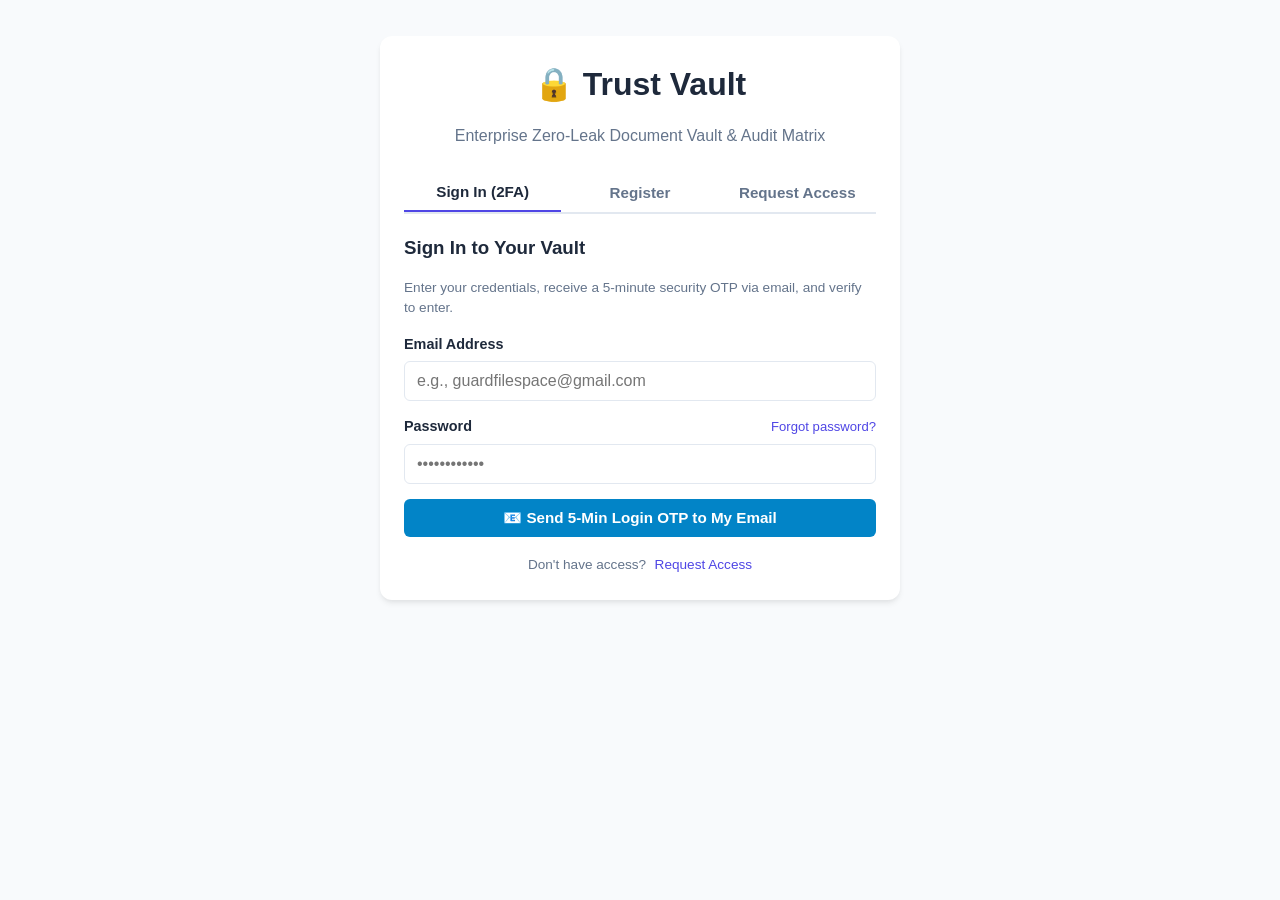
==== frontend/index.html @ ac9c98d5 "refactor(auth): set guardfilespace@gmail.com as primary admin, remove 4th tab and integrate forgot p" ====
<!DOCTYPE html>
<html lang="en">
<head>
    <meta charset="UTF-8">
    <meta name="viewport" content="width=device-width, initial-scale=1.0">
    <title>Trust Vault - Enterprise Authentication</title>
    <link rel="stylesheet" href="style.css">
</head>
<body>
    <div class="container" style="max-width: 520px;">
        <h1 style="text-align: center;">🔒 Trust Vault</h1>
        <p style="text-align: center; color: var(--text-muted); margin-bottom: 25px;">Enterprise Zero-Leak Document Vault & Audit Matrix</p>

        <div id="alertBox"></div>

        <!-- TABS -->
        <div class="tab-bar-scrollable" style="display: flex; margin-bottom: 20px; border-bottom: 2px solid var(--border-color);">
            <button onclick="switchTab('login')" id="tabLogin" style="flex: 1; background: none; color: var(--text-main); border-bottom: 2px solid var(--primary); border-radius: 0;">Sign In (2FA)</button>
            <button onclick="switchTab('register')" id="tabRegister" style="flex: 1; background: none; color: var(--text-muted); border-radius: 0;">Register</button>
            <button onclick="switchTab('request')" id="tabRequest" style="flex: 1; background: none; color: var(--text-muted); border-radius: 0;">Request Access</button>
        </div>

        <!-- 1. LOGIN FORM WITH 2FA OTP -->
        <div id="formLogin">
            <h3>Sign In to Your Vault</h3>
            <p style="font-size: 0.85rem; color: var(--text-muted); margin-bottom: 15px;">Enter your credentials, receive a 5-minute security OTP via email, and verify to enter.</p>
            
            <div class="form-group">
                <label>Email Address</label>
                <input type="email" id="loginEmail" placeholder="e.g., guardfilespace@gmail.com">
            </div>
            <div class="form-group">
                <div style="display: flex; justify-content: space-between; align-items: center;">
                    <label style="margin-bottom: 0;">Password</label>
                    <a href="javascript:void(0)" onclick="switchTab('forgot')" style="font-size: 0.82rem; color: var(--primary); font-weight: 500; text-decoration: none;">Forgot password?</a>
                </div>
                <input type="password" id="loginPassword" placeholder="••••••••••••" style="margin-top: 6px;">
            </div>

            <!-- STEP 1: REQUEST OTP BUTTON -->
            <div id="loginOtpRequestSection" style="margin-bottom: 15px;">
                <button type="button" id="btnRequestLoginOtp" onclick="handleSendLoginOtp()" style="width: 100%; background: #0284c7;">
                    📧 Send 5-Min Login OTP to My Email
                </button>
            </div>

            <!-- STEP 2: OTP INPUT -->
            <div id="loginOtpInputSection" style="display: none; background: #f8fafc; padding: 15px; border-radius: 8px; border: 1px dashed var(--primary); margin-bottom: 15px;">
                <label style="color: var(--primary);">Enter 6-Digit Email OTP (Valid for 5 Min)</label>
                <input type="text" id="loginOtp" placeholder="123456" maxlength="6" style="font-size: 1.2rem; letter-spacing: 4px; text-align: center; font-weight: bold; margin-bottom: 10px;">
                <button type="button" onclick="handleLogin()" style="width: 100%;">Verify OTP & Complete Sign In</button>
                <p style="font-size: 0.78rem; text-align: center; color: var(--text-muted); margin-top: 8px;">
                    Didn't receive it? <a href="javascript:void(0)" onclick="handleSendLoginOtp()" style="color: var(--primary); text-decoration: underline;">Resend OTP</a>
                </p>
            </div>

            <div style="text-align: center; margin-top: 15px;">
                <span style="font-size: 0.85rem; color: var(--text-muted);">Don't have access?</span>
                <a href="javascript:void(0)" onclick="switchTab('request')" style="font-size: 0.85rem; color: var(--primary); text-decoration: none; margin-left: 4px;">Request Access</a>
            </div>
        </div>

        <!-- 2. REGISTER FORM -->
        <div id="formRegister" style="display: none;">
            <h3>Create Account (Approved Whitelist Only)</h3>
            <p style="font-size: 0.85rem; color: var(--text-muted); margin-bottom: 15px;">Use the confidential secure code dispatched to your email after admin approval.</p>
            <div class="form-group">
                <label>Approved Email</label>
                <input type="email" id="regEmail" placeholder="Your approved email">
            </div>
            <div class="form-group">
                <label>Secure Registration Code</label>
                <input type="text" id="regCode" placeholder="e.g., TV-A1B2C3">
            </div>
            <div class="form-group">
                <label>Set Password</label>
                <input type="password" id="regPassword" placeholder="Choose a strong password (min 6 chars)">
            </div>
            <button onclick="handleRegister()" style="width: 100%;">Create Account</button>
        </div>

        <!-- 3. REQUEST ACCESS FORM -->
        <div id="formRequest" style="display: none;">
            <h3>Request Whitelist Entry</h3>
            <p style="font-size: 0.85rem; color: var(--text-muted); margin-bottom: 15px;">New users must submit their email for administrator authorization. Upon approval, your registration security code will be sent to your email.</p>
            <div class="form-group">
                <label>Your Email Address</label>
                <input type="email" id="reqEmail" placeholder="name@company.com">
            </div>
            <button onclick="handleRequestAccess()" style="width: 100%;">Submit Request</button>
        </div>

        <!-- 4. FORGOT PASSWORD WITH 5-MIN OTP -->
        <div id="formForgot" style="display: none;">
            <div style="display: flex; justify-content: space-between; align-items: center; margin-bottom: 15px;">
                <h3 style="margin: 0;">Reset Forgotten Password</h3>
                <a href="javascript:void(0)" onclick="switchTab('login')" style="font-size: 0.85rem; color: var(--primary); text-decoration: none;">← Back to Sign In</a>
            </div>
            <p style="font-size: 0.85rem; color: var(--text-muted); margin-bottom: 15px;">Enter your registered email to receive a 5-minute one-time verification password reset code.</p>

            <div id="forgotStep1">
                <div class="form-group">
                    <label>Registered Email Address</label>
                    <input type="email" id="forgotEmail" placeholder="name@example.com">
                </div>
                <button type="button" id="btnSendForgotOtp" onclick="handleSendForgotOtp()" style="width: 100%;">Send Password Reset OTP</button>
            </div>

            <div id="forgotStep2" style="display: none; margin-top: 15px; background: #f8fafc; padding: 15px; border-radius: 8px; border: 1px solid var(--border-color);">
                <div class="form-group">
                    <label>6-Digit Reset Code (From Email)</label>
                    <input type="text" id="resetOtp" placeholder="123456" maxlength="6" style="font-size: 1.1rem; letter-spacing: 3px; text-align: center; font-weight: bold;">
                </div>
                <div class="form-group">
                    <label>New Password (min 6 chars)</label>
                    <input type="password" id="newPassword" placeholder="••••••••••••">
                </div>
                <button type="button" onclick="handleResetPassword()" style="width: 100%; background: #22c55e;">Change Password</button>
            </div>
        </div>

    </div>

    <!-- GLOBAL CONFIRMATION / NOTICE MODAL -->
    <div id="appModal" class="custom-modal-backdrop" style="display: none;">
        <div class="custom-modal-box">
            <h3 id="appModalTitle" style="margin-bottom: 12px;">Notice</h3>
            <p id="appModalMessage" style="color: var(--text-muted); margin-bottom: 20px; line-height: 1.5;"></p>
            <div id="appModalButtons" style="display: flex; gap: 10px; justify-content: center;">
                <button id="appModalOkBtn" onclick="closeAppModal()">OK</button>
            </div>
        </div>
    </div>

    <script src="script.js"></script>
</body>
</html>
---- frontend/style.css ----
:root {
    --primary: #4f46e5;
    --primary-hover: #4338ca;
    --bg-color: #f8fafc;
    --card-bg: #ffffff;
    --text-main: #1e293b;
    --text-muted: #64748b;
    --border-color: #e2e8f0;
    --danger: #ef4444;
    --success: #22c55e;
}

* {
    box-sizing: border-box;
    margin: 0;
    padding: 0;
    font-family: -apple-system, BlinkMacSystemFont, 'Segoe UI', Roboto, Helvetica, Arial, sans-serif;
}

body {
    background-color: var(--bg-color);
    color: var(--text-main);
    line-height: 1.5;
    padding: 16px;
    min-height: 100vh;
}

.container {
    max-width: 1100px;
    margin: 20px auto;
    background: var(--card-bg);
    padding: 24px;
    border-radius: 12px;
    box-shadow: 0 4px 6px -1px rgba(0, 0, 0, 0.08), 0 2px 4px -1px rgba(0, 0, 0, 0.04);
}

h1, h2, h3 {
    margin-bottom: 16px;
    color: var(--text-main);
    word-break: break-word;
}

.form-group {
    margin-bottom: 15px;
}

label {
    display: block;
    font-weight: 600;
    margin-bottom: 6px;
    font-size: 0.9rem;
}

input, select {
    width: 100%;
    padding: 10px 12px;
    border: 1px solid var(--border-color);
    border-radius: 6px;
    font-size: 1rem;
    outline: none;
    transition: border-color 0.2s, box-shadow 0.2s;
}

input:focus {
    border-color: var(--primary);
    box-shadow: 0 0 0 3px rgba(79, 70, 229, 0.15);
}

button {
    background-color: var(--primary);
    color: white;
    border: none;
    padding: 10px 16px;
    border-radius: 6px;
    font-size: 0.95rem;
    font-weight: 600;
    cursor: pointer;
    transition: background-color 0.2s, transform 0.05s;
    display: inline-flex;
    align-items: center;
    justify-content: center;
    gap: 6px;
}

button:active {
    transform: scale(0.98);
}

button:hover {
    background-color: var(--primary-hover);
}

button.danger {
    background-color: var(--danger);
}
button.danger:hover {
    background-color: #dc2626;
}

.btn-secondary {
    background-color: #64748b;
}
.btn-secondary:hover {
    background-color: #475569;
}

/* Responsive Table Wrapper */
.table-responsive {
    width: 100%;
    overflow-x: auto;
    -webkit-overflow-scrolling: touch;
    margin-top: 15px;
    border-radius: 8px;
    border: 1px solid var(--border-color);
}

table {
    width: 100%;
    border-collapse: collapse;
    min-width: 600px;
}

th, td {
    padding: 12px 14px;
    text-align: left;
    border-bottom: 1px solid var(--border-color);
    font-size: 0.92rem;
    white-space: nowrap;
}

th {
    background-color: #f1f5f9;
    font-weight: 600;
    color: #334155;
}

.badge {
    padding: 4px 8px;
    border-radius: 4px;
    font-size: 0.75rem;
    font-weight: 700;
    text-transform: uppercase;
    display: inline-block;
}
.badge.pending { background: #fef08a; color: #854d0e; }
.badge.approved { background: #bbf7d0; color: #166534; }
.badge.rejected { background: #fecaca; color: #991b1b; }
.badge.revoked { background: #e2e8f0; color: #475569; }

.card {
    background: #f8fafc;
    border: 1px solid var(--border-color);
    padding: 20px;
    border-radius: 8px;
    margin-bottom: 20px;
}

.flex-row {
    display: flex;
    gap: 10px;
    align-items: center;
    flex-wrap: wrap;
}

.nav-bar {
    display: flex;
    justify-content: space-between;
    align-items: center;
    margin-bottom: 25px;
    border-bottom: 1px solid var(--border-color);
    padding-bottom: 15px;
    flex-wrap: wrap;
    gap: 12px;
}

.alert {
    padding: 12px 16px;
    border-radius: 6px;
    margin-bottom: 16px;
    font-size: 0.92rem;
    line-height: 1.4;
    animation: fadeIn 0.2s ease-in-out;
}
.alert.success { background: #dcfce7; color: #166534; border-left: 4px solid #22c55e; }
.alert.error { background: #fee2e2; color: #991b1b; border-left: 4px solid #ef4444; }
.alert.info { background: #e0f2fe; color: #0369a1; border-left: 4px solid #0284c7; }

/* Custom Modal Dialogs (Download Warning, Logout Confirmation, Preview) */
.custom-modal-backdrop {
    position: fixed;
    top: 0;
    left: 0;
    right: 0;
    bottom: 0;
    background: rgba(15, 23, 42, 0.65);
    backdrop-filter: blur(4px);
    display: flex;
    align-items: center;
    justify-content: center;
    z-index: 99999;
    padding: 16px;
}

.custom-modal-box {
    background: #ffffff;
    border-radius: 12px;
    max-width: 480px;
    width: 100%;
    padding: 24px;
    box-shadow: 0 20px 25px -5px rgba(0, 0, 0, 0.2), 0 10px 10px -5px rgba(0, 0, 0, 0.08);
    text-align: center;
    animation: popIn 0.2s cubic-bezier(0.16, 1, 0.3, 1);
}

@keyframes popIn {
    0% { transform: scale(0.95); opacity: 0; }
    100% { transform: scale(1); opacity: 1; }
}

@keyframes fadeIn {
    0% { opacity: 0; transform: translateY(-4px); }
    100% { opacity: 1; transform: translateY(0); }
}

/* Mobile & Tablet Responsiveness */
@media (max-width: 768px) {
    body {
        padding: 8px;
    }
    .container {
        margin: 10px auto;
        padding: 16px;
    }
    .nav-bar {
        flex-direction: column;
        align-items: flex-start;
    }
    .nav-bar .flex-row {
        width: 100%;
        justify-content: flex-start;
    }
    .flex-row {
        flex-direction: column;
        align-items: stretch;
    }
    input, select, button {
        width: 100% !important;
    }
    .tab-bar-scrollable {
        display: flex;
        overflow-x: auto;
        white-space: nowrap;
        gap: 8px;
        padding-bottom: 6px;
    }
    .tab-bar-scrollable button {
        flex-shrink: 0;
        width: auto !important;
    }
}

/* Prevent printing or capturing via print media */
@media print {
    body * {
        visibility: hidden;
    }
    #previewModal, #previewModal * {
        visibility: hidden !important;
    }
    body::after {
        content: "Printing is strictly disabled in Trust Vault.";
        visibility: visible;
        position: absolute;
        top: 40%;
        left: 50%;
        transform: translate(-50%, -50%);
        font-size: 2rem;
        color: red;
    }
}
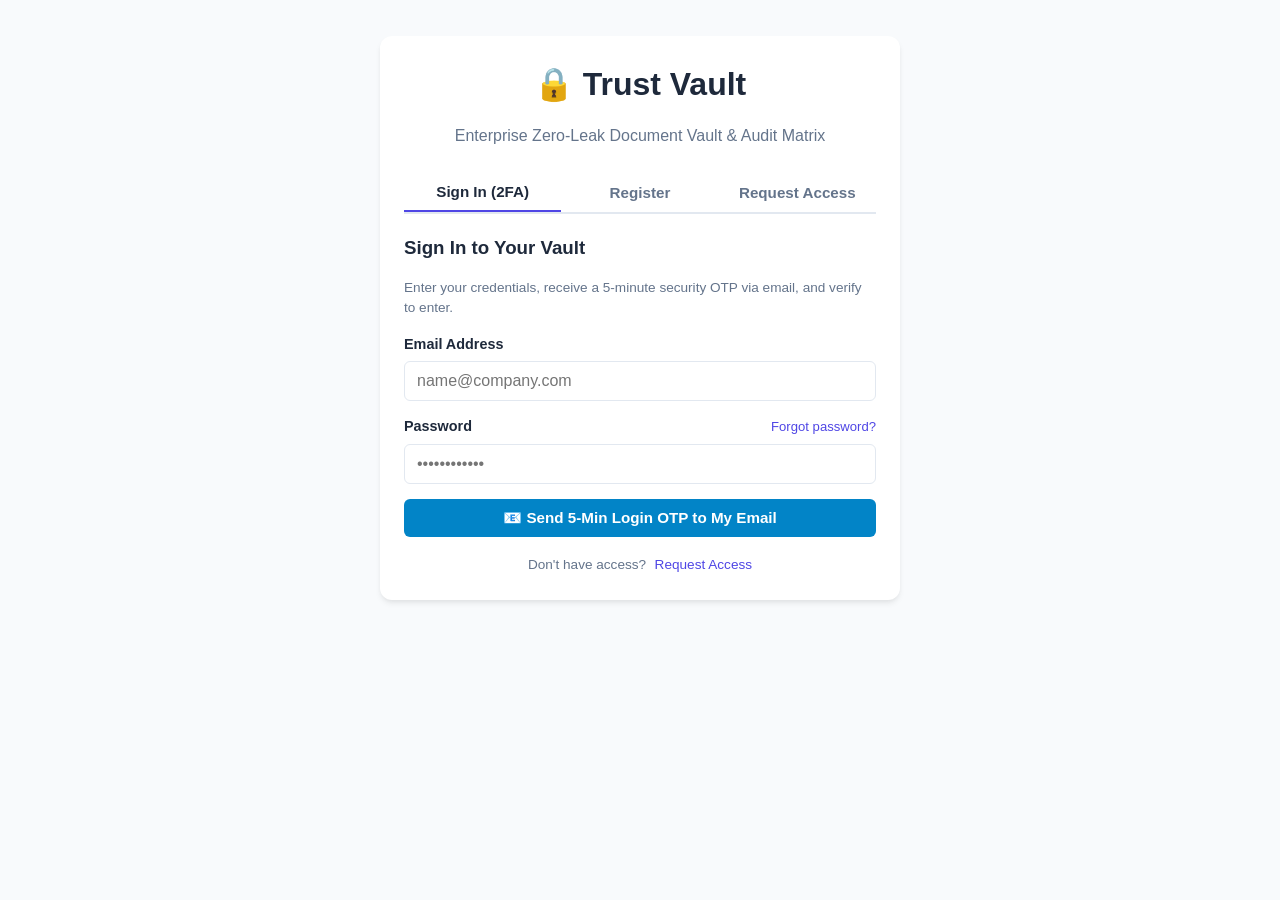
==== commit 2e5f23bb: "fix: sanitize email placeholder to generic standard and fix incoming requests endpoint to /api/docum" ====
--- a/frontend/index.html
+++ b/frontend/index.html
@@ -27,7 +27,7 @@
             
             <div class="form-group">
                 <label>Email Address</label>
-                <input type="email" id="loginEmail" placeholder="e.g., guardfilespace@gmail.com">
+                <input type="email" id="loginEmail" placeholder="name@company.com">
             </div>
             <div class="form-group">
                 <div style="display: flex; justify-content: space-between; align-items: center;">
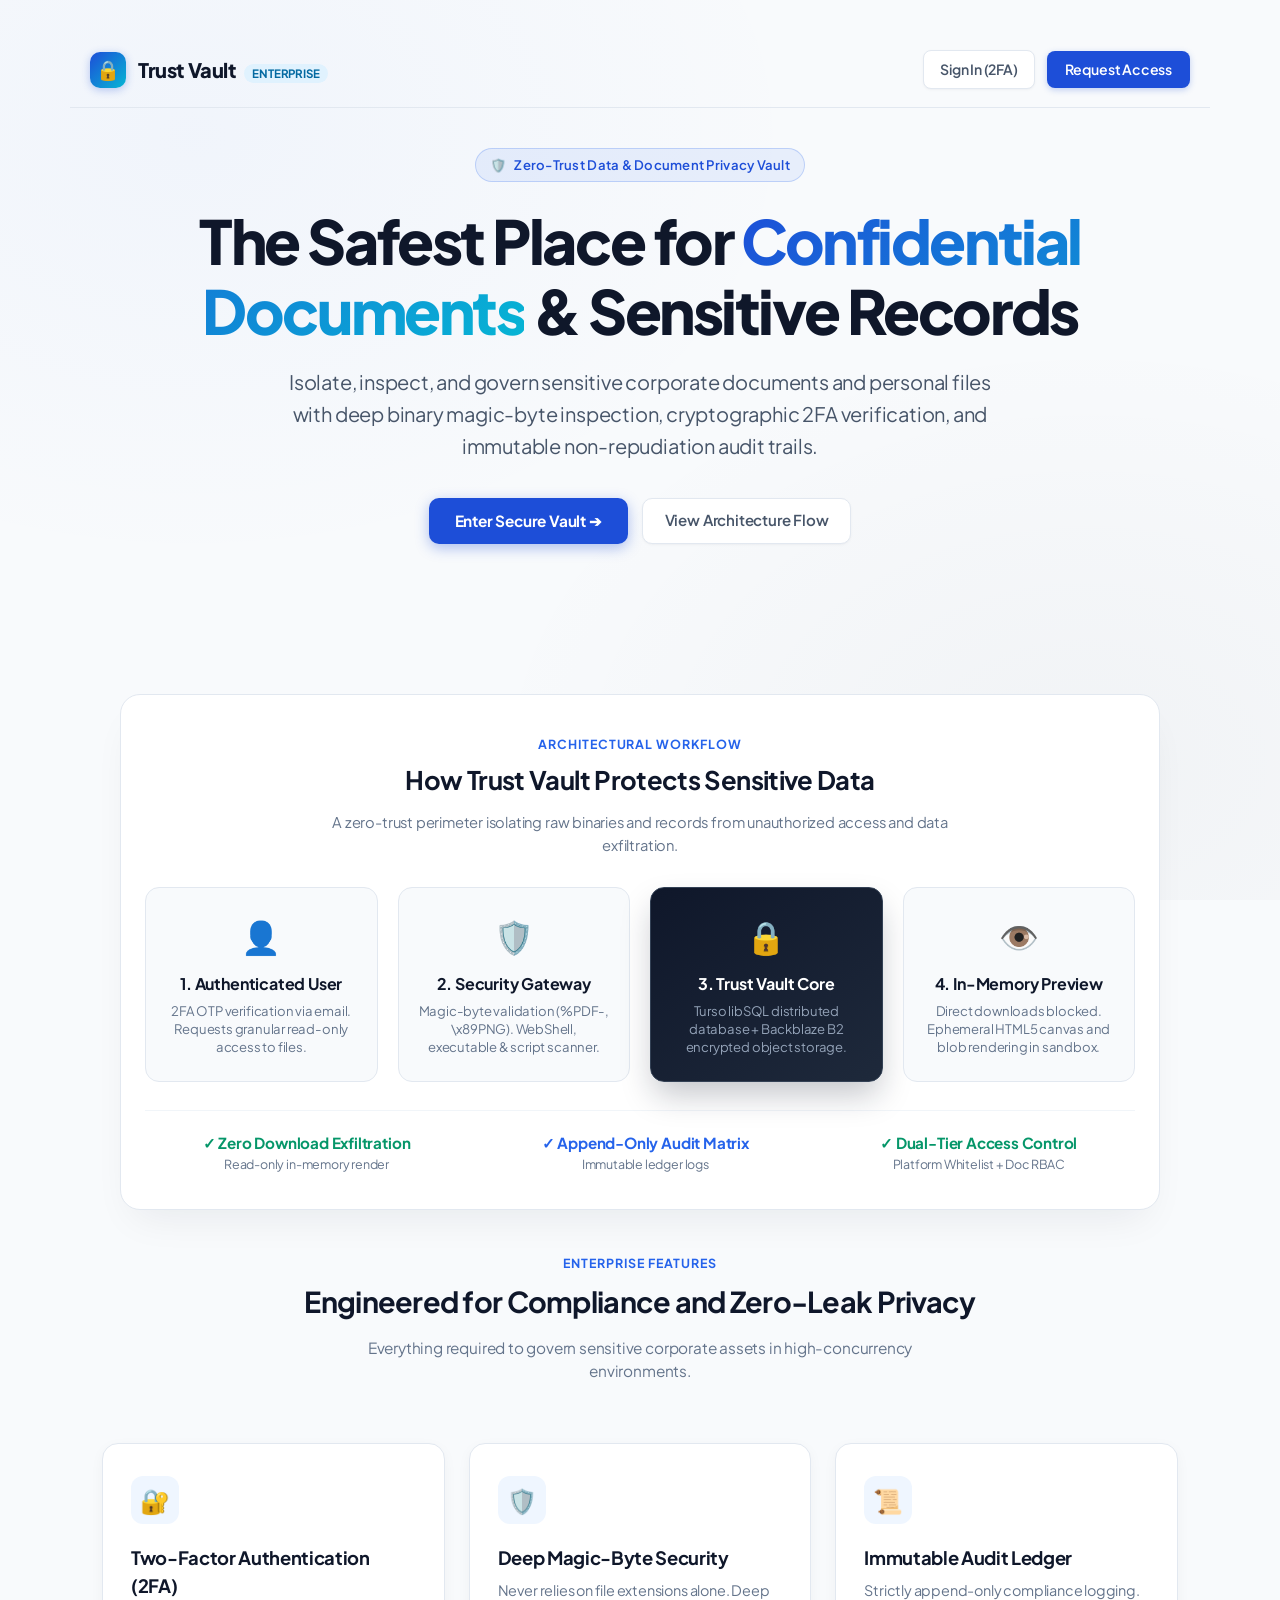
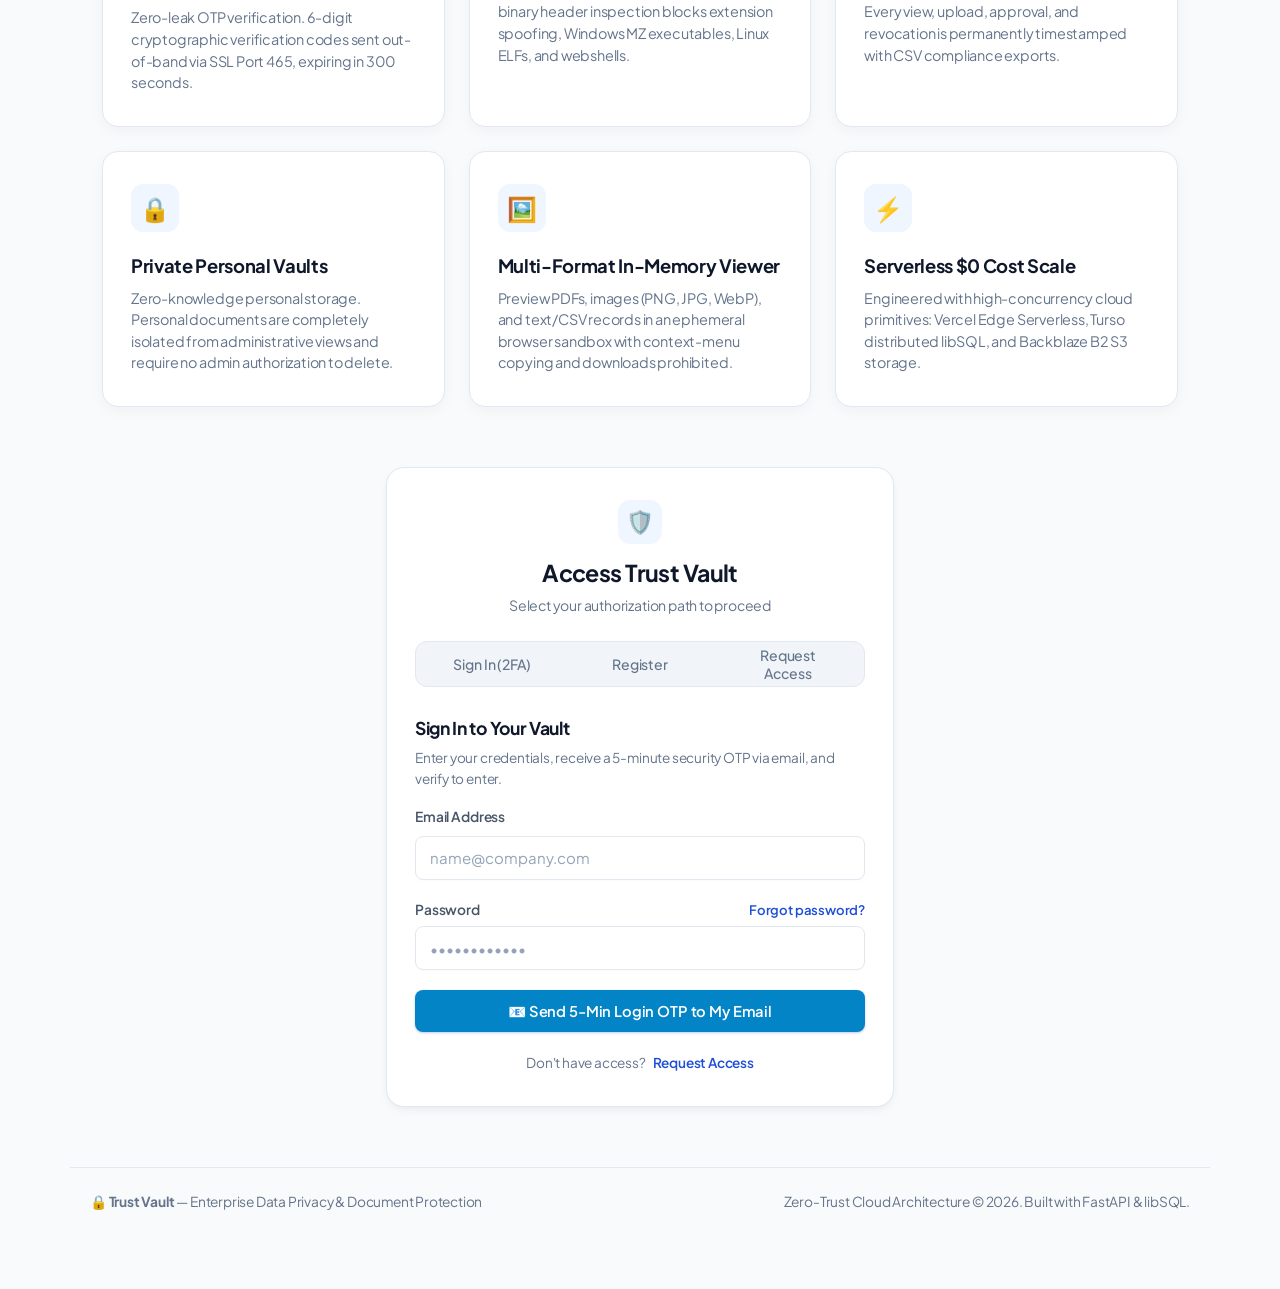
==== commit 396ccda2: "feat(ui): design Skyflow-inspired enterprise privacy vault landing page with visual architectural fl" ====
--- a/frontend/index.html
+++ b/frontend/index.html
@@ -3,123 +3,437 @@
 <head>
     <meta charset="UTF-8">
     <meta name="viewport" content="width=device-width, initial-scale=1.0">
-    <title>Trust Vault - Enterprise Authentication</title>
+    <title>Trust Vault — Zero-Trust Data & Document Privacy Vault</title>
     <link rel="stylesheet" href="style.css">
+    <style>
+        /* Skyflow-Inspired High-Tech Privacy Vault Theme */
+        .landing-hero {
+            max-width: 1200px;
+            margin: 0 auto;
+            padding: 40px 20px 60px 20px;
+            text-align: center;
+        }
+        .sky-badge {
+            display: inline-flex;
+            align-items: center;
+            gap: 8px;
+            padding: 6px 14px;
+            background: rgba(37, 99, 235, 0.08);
+            border: 1px solid rgba(37, 99, 235, 0.22);
+            border-radius: 9999px;
+            font-size: 0.82rem;
+            font-weight: 600;
+            color: #1d4ed8;
+            margin-bottom: 24px;
+            letter-spacing: 0.02em;
+        }
+        .sky-hero-title {
+            font-size: clamp(2.3rem, 5vw, 3.8rem);
+            font-weight: 800;
+            line-height: 1.15;
+            letter-spacing: -0.04em;
+            color: #0f172a;
+            max-width: 900px;
+            margin: 0 auto 20px auto;
+        }
+        .sky-hero-title span {
+            background: linear-gradient(135deg, #1d4ed8 0%, #06b6d4 100%);
+            -webkit-background-clip: text;
+            -webkit-text-fill-color: transparent;
+        }
+        .sky-hero-desc {
+            font-size: clamp(1.05rem, 2vw, 1.25rem);
+            color: #475569;
+            max-width: 720px;
+            margin: 0 auto 36px auto;
+            line-height: 1.6;
+        }
+        .sky-cta-group {
+            display: flex;
+            justify-content: center;
+            align-items: center;
+            gap: 14px;
+            flex-wrap: wrap;
+            margin-bottom: 50px;
+        }
+        
+        /* Architecture Flow Diagram Container */
+        .sky-architecture-card {
+            background: #ffffff;
+            border: 1px solid #e2e8f0;
+            border-radius: 20px;
+            padding: 36px 24px;
+            box-shadow: 0 20px 40px -15px rgba(15, 23, 42, 0.08);
+            margin: 40px auto;
+            max-width: 1040px;
+        }
+        
+        .flow-grid {
+            display: grid;
+            grid-template-columns: repeat(auto-fit, minmax(220px, 1fr));
+            gap: 20px;
+            align-items: center;
+            margin-top: 30px;
+            position: relative;
+        }
+
+        .flow-node {
+            background: #f8fafc;
+            border: 1px solid #e2e8f0;
+            border-radius: 14px;
+            padding: 24px 18px;
+            text-align: center;
+            transition: all 0.25s ease;
+            position: relative;
+        }
+        .flow-node:hover {
+            transform: translateY(-3px);
+            border-color: #2563eb;
+            box-shadow: 0 10px 25px -5px rgba(37, 99, 235, 0.12);
+        }
+        .flow-node-vault {
+            background: linear-gradient(145deg, #0f172a 0%, #1e293b 100%);
+            border: 1px solid #334155;
+            color: #ffffff;
+            box-shadow: 0 16px 32px -4px rgba(15, 23, 42, 0.25);
+        }
+        .flow-node-vault p {
+            color: #94a3b8;
+        }
+        .flow-node-icon {
+            font-size: 2rem;
+            margin-bottom: 12px;
+            display: inline-block;
+        }
+
+        /* Bento Grid Capabilities */
+        .bento-grid {
+            display: grid;
+            grid-template-columns: repeat(auto-fit, minmax(310px, 1fr));
+            gap: 24px;
+            max-width: 1140px;
+            margin: 60px auto;
+            padding: 0 16px;
+        }
+        .bento-card {
+            background: #ffffff;
+            border: 1px solid #e2e8f0;
+            border-radius: 16px;
+            padding: 32px 28px;
+            box-shadow: 0 4px 14px rgba(15, 23, 42, 0.04);
+            transition: all 0.25s ease;
+            text-align: left;
+        }
+        .bento-card:hover {
+            border-color: #cbd5e1;
+            box-shadow: 0 14px 28px -4px rgba(15, 23, 42, 0.08);
+            transform: translateY(-2px);
+        }
+        .bento-icon-wrapper {
+            width: 48px;
+            height: 48px;
+            border-radius: 12px;
+            display: flex;
+            align-items: center;
+            justify-content: center;
+            font-size: 1.5rem;
+            margin-bottom: 20px;
+            background: #eff6ff;
+            color: #1d4ed8;
+        }
+
+        /* Interactive Authentication Gateway Modal/Card */
+        #authPortalCard {
+            scroll-margin-top: 40px;
+        }
+    </style>
 </head>
 <body>
-    <div class="container" style="max-width: 520px;">
-        <h1 style="text-align: center;">🔒 Trust Vault</h1>
-        <p style="text-align: center; color: var(--text-muted); margin-bottom: 25px;">Enterprise Zero-Leak Document Vault & Audit Matrix</p>
-
-        <div id="alertBox"></div>
-
-        <!-- TABS -->
-        <div class="tab-bar-scrollable" style="display: flex; margin-bottom: 20px; border-bottom: 2px solid var(--border-color);">
-            <button onclick="switchTab('login')" id="tabLogin" style="flex: 1; background: none; color: var(--text-main); border-bottom: 2px solid var(--primary); border-radius: 0;">Sign In (2FA)</button>
-            <button onclick="switchTab('register')" id="tabRegister" style="flex: 1; background: none; color: var(--text-muted); border-radius: 0;">Register</button>
-            <button onclick="switchTab('request')" id="tabRequest" style="flex: 1; background: none; color: var(--text-muted); border-radius: 0;">Request Access</button>
-        </div>
-
-        <!-- 1. LOGIN FORM WITH 2FA OTP -->
-        <div id="formLogin">
-            <h3>Sign In to Your Vault</h3>
-            <p style="font-size: 0.85rem; color: var(--text-muted); margin-bottom: 15px;">Enter your credentials, receive a 5-minute security OTP via email, and verify to enter.</p>
-            
-            <div class="form-group">
-                <label>Email Address</label>
-                <input type="email" id="loginEmail" placeholder="name@company.com">
-            </div>
-            <div class="form-group">
-                <div style="display: flex; justify-content: space-between; align-items: center;">
-                    <label style="margin-bottom: 0;">Password</label>
-                    <a href="javascript:void(0)" onclick="switchTab('forgot')" style="font-size: 0.82rem; color: var(--primary); font-weight: 500; text-decoration: none;">Forgot password?</a>
-                </div>
-                <input type="password" id="loginPassword" placeholder="••••••••••••" style="margin-top: 6px;">
-            </div>
-
-            <!-- STEP 1: REQUEST OTP BUTTON -->
-            <div id="loginOtpRequestSection" style="margin-bottom: 15px;">
-                <button type="button" id="btnRequestLoginOtp" onclick="handleSendLoginOtp()" style="width: 100%; background: #0284c7;">
-                    📧 Send 5-Min Login OTP to My Email
-                </button>
-            </div>
-
-            <!-- STEP 2: OTP INPUT -->
-            <div id="loginOtpInputSection" style="display: none; background: #f8fafc; padding: 15px; border-radius: 8px; border: 1px dashed var(--primary); margin-bottom: 15px;">
-                <label style="color: var(--primary);">Enter 6-Digit Email OTP (Valid for 5 Min)</label>
-                <input type="text" id="loginOtp" placeholder="123456" maxlength="6" style="font-size: 1.2rem; letter-spacing: 4px; text-align: center; font-weight: bold; margin-bottom: 10px;">
-                <button type="button" onclick="handleLogin()" style="width: 100%;">Verify OTP & Complete Sign In</button>
-                <p style="font-size: 0.78rem; text-align: center; color: var(--text-muted); margin-top: 8px;">
-                    Didn't receive it? <a href="javascript:void(0)" onclick="handleSendLoginOtp()" style="color: var(--primary); text-decoration: underline;">Resend OTP</a>
-                </p>
-            </div>
-
-            <div style="text-align: center; margin-top: 15px;">
-                <span style="font-size: 0.85rem; color: var(--text-muted);">Don't have access?</span>
-                <a href="javascript:void(0)" onclick="switchTab('request')" style="font-size: 0.85rem; color: var(--primary); text-decoration: none; margin-left: 4px;">Request Access</a>
-            </div>
-        </div>
-
-        <!-- 2. REGISTER FORM -->
-        <div id="formRegister" style="display: none;">
-            <h3>Create Account (Approved Whitelist Only)</h3>
-            <p style="font-size: 0.85rem; color: var(--text-muted); margin-bottom: 15px;">Use the confidential secure code dispatched to your email after admin approval.</p>
-            <div class="form-group">
-                <label>Approved Email</label>
-                <input type="email" id="regEmail" placeholder="Your approved email">
-            </div>
-            <div class="form-group">
-                <label>Secure Registration Code</label>
-                <input type="text" id="regCode" placeholder="e.g., TV-A1B2C3">
-            </div>
-            <div class="form-group">
-                <label>Set Password</label>
-                <input type="password" id="regPassword" placeholder="Choose a strong password (min 6 chars)">
-            </div>
-            <button onclick="handleRegister()" style="width: 100%;">Create Account</button>
-        </div>
-
-        <!-- 3. REQUEST ACCESS FORM -->
-        <div id="formRequest" style="display: none;">
-            <h3>Request Whitelist Entry</h3>
-            <p style="font-size: 0.85rem; color: var(--text-muted); margin-bottom: 15px;">New users must submit their email for administrator authorization. Upon approval, your registration security code will be sent to your email.</p>
-            <div class="form-group">
-                <label>Your Email Address</label>
-                <input type="email" id="reqEmail" placeholder="name@company.com">
-            </div>
-            <button onclick="handleRequestAccess()" style="width: 100%;">Submit Request</button>
-        </div>
-
-        <!-- 4. FORGOT PASSWORD WITH 5-MIN OTP -->
-        <div id="formForgot" style="display: none;">
-            <div style="display: flex; justify-content: space-between; align-items: center; margin-bottom: 15px;">
-                <h3 style="margin: 0;">Reset Forgotten Password</h3>
-                <a href="javascript:void(0)" onclick="switchTab('login')" style="font-size: 0.85rem; color: var(--primary); text-decoration: none;">← Back to Sign In</a>
-            </div>
-            <p style="font-size: 0.85rem; color: var(--text-muted); margin-bottom: 15px;">Enter your registered email to receive a 5-minute one-time verification password reset code.</p>
-
-            <div id="forgotStep1">
-                <div class="form-group">
-                    <label>Registered Email Address</label>
-                    <input type="email" id="forgotEmail" placeholder="name@example.com">
-                </div>
-                <button type="button" id="btnSendForgotOtp" onclick="handleSendForgotOtp()" style="width: 100%;">Send Password Reset OTP</button>
-            </div>
-
-            <div id="forgotStep2" style="display: none; margin-top: 15px; background: #f8fafc; padding: 15px; border-radius: 8px; border: 1px solid var(--border-color);">
-                <div class="form-group">
-                    <label>6-Digit Reset Code (From Email)</label>
-                    <input type="text" id="resetOtp" placeholder="123456" maxlength="6" style="font-size: 1.1rem; letter-spacing: 3px; text-align: center; font-weight: bold;">
-                </div>
-                <div class="form-group">
-                    <label>New Password (min 6 chars)</label>
-                    <input type="password" id="newPassword" placeholder="••••••••••••">
-                </div>
-                <button type="button" onclick="handleResetPassword()" style="width: 100%; background: #22c55e;">Change Password</button>
-            </div>
-        </div>
-
-    </div>
+
+    <!-- 1. EXECUTIVE SKYFLOW-STYLE HEADER -->
+    <header style="max-width: 1140px; margin: 0 auto; display: flex; justify-content: space-between; align-items: center; padding: 18px 20px; border-bottom: 1px solid var(--border-light);">
+        <div style="display: flex; align-items: center; gap: 12px;">
+            <div style="width: 36px; height: 36px; background: linear-gradient(135deg, #1d4ed8, #06b6d4); border-radius: 10px; display: flex; align-items: center; justify-content: center; color: white; font-size: 1.2rem; font-weight: bold; box-shadow: 0 2px 8px rgba(29, 78, 216, 0.3);">
+                🔒
+            </div>
+            <div>
+                <span style="font-weight: 800; font-size: 1.25rem; letter-spacing: -0.02em; color: #0f172a;">Trust Vault</span>
+                <span style="font-size: 0.72rem; background: #e0f2fe; color: #0369a1; padding: 2px 8px; border-radius: 9999px; margin-left: 6px; font-weight: 700;">ENTERPRISE</span>
+            </div>
+        </div>
+        <div style="display: flex; gap: 12px; align-items: center;">
+            <a href="#authPortalCard" onclick="switchTab('login')" class="btn-secondary" style="text-decoration: none; padding: 8px 16px; border-radius: 8px; font-size: 0.88rem; font-weight: 600;">Sign In (2FA)</a>
+            <a href="#authPortalCard" onclick="switchTab('request')" style="text-decoration: none; background: #1d4ed8; color: white; padding: 8px 18px; border-radius: 8px; font-size: 0.88rem; font-weight: 600; box-shadow: 0 2px 6px rgba(29, 78, 216, 0.25);">Request Access</a>
+        </div>
+    </header>
+
+    <!-- 2. HERO SECTION -->
+    <section class="landing-hero">
+        <div class="sky-badge">
+            <span>🛡️</span> Zero-Trust Data & Document Privacy Vault
+        </div>
+        <h1 class="sky-hero-title">
+            The Safest Place for <span>Confidential Documents</span> & Sensitive Records
+        </h1>
+        <p class="sky-hero-desc">
+            Isolate, inspect, and govern sensitive corporate documents and personal files with deep binary magic-byte inspection, cryptographic 2FA verification, and immutable non-repudiation audit trails.
+        </p>
+        <div class="sky-cta-group">
+            <a href="#authPortalCard" onclick="switchTab('login')" style="text-decoration: none; background: #1d4ed8; color: white; height: 46px; padding: 0 26px; border-radius: 10px; font-size: 0.96rem; font-weight: 700; display: inline-flex; align-items: center; gap: 8px; box-shadow: 0 4px 14px rgba(29, 78, 216, 0.35);">
+                Enter Secure Vault ➔
+            </a>
+            <a href="#skyflowArchitecture" class="btn-secondary" style="text-decoration: none; height: 46px; padding: 0 22px; border-radius: 10px; font-size: 0.94rem; font-weight: 600; display: inline-flex; align-items: center; gap: 8px;">
+                View Architecture Flow
+            </a>
+        </div>
+    </section>
+
+    <!-- 3. SKYFLOW-STYLE ARCHITECTURE DIAGRAM -->
+    <section id="skyflowArchitecture" style="max-width: 1140px; margin: 0 auto; padding: 0 16px;">
+        <div class="sky-architecture-card">
+            <div style="text-align: center; max-width: 650px; margin: 0 auto;">
+                <span style="font-size: 0.78rem; text-transform: uppercase; font-weight: 700; letter-spacing: 0.08em; color: #2563eb;">Architectural Workflow</span>
+                <h2 style="margin-top: 6px; font-size: 1.6rem;">How Trust Vault Protects Sensitive Data</h2>
+                <p style="font-size: 0.92rem; color: #64748b;">A zero-trust perimeter isolating raw binaries and records from unauthorized access and data exfiltration.</p>
+            </div>
+
+            <!-- Flow Diagram Visualization -->
+            <div class="flow-grid">
+                <!-- Step 1: User Client -->
+                <div class="flow-node">
+                    <span class="flow-node-icon">👤</span>
+                    <h4 style="margin-bottom: 6px; font-size: 1rem; color: #0f172a;">1. Authenticated User</h4>
+                    <p style="font-size: 0.82rem; color: #64748b; line-height: 1.4;">2FA OTP verification via email. Requests granular read-only access to files.</p>
+                </div>
+
+                <!-- Step 2: Zero-Trust Gateway -->
+                <div class="flow-node">
+                    <span class="flow-node-icon">🛡️</span>
+                    <h4 style="margin-bottom: 6px; font-size: 1rem; color: #0f172a;">2. Security Gateway</h4>
+                    <p style="font-size: 0.82rem; color: #64748b; line-height: 1.4;">Magic-byte validation (%PDF-, \x89PNG). WebShell, executable & script scanner.</p>
+                </div>
+
+                <!-- Step 3: Isolated Privacy Vault Core -->
+                <div class="flow-node flow-node-vault">
+                    <span class="flow-node-icon">🔒</span>
+                    <h4 style="margin-bottom: 6px; font-size: 1rem; color: #ffffff;">3. Trust Vault Core</h4>
+                    <p style="font-size: 0.82rem; line-height: 1.4;">Turso libSQL distributed database + Backblaze B2 encrypted object storage.</p>
+                </div>
+
+                <!-- Step 4: Zero-Leak In-Memory Inspection -->
+                <div class="flow-node">
+                    <span class="flow-node-icon">👁️</span>
+                    <h4 style="margin-bottom: 6px; font-size: 1rem; color: #0f172a;">4. In-Memory Preview</h4>
+                    <p style="font-size: 0.82rem; color: #64748b; line-height: 1.4;">Direct downloads blocked. Ephemeral HTML5 canvas and blob rendering in sandbox.</p>
+                </div>
+            </div>
+
+            <!-- Flow Bottom Status -->
+            <div style="margin-top: 28px; padding-top: 20px; border-top: 1px solid #f1f5f9; display: flex; justify-content: space-around; flex-wrap: wrap; gap: 16px; text-align: center;">
+                <div>
+                    <strong style="color: #059669; font-size: 0.95rem;">✓ Zero Download Exfiltration</strong>
+                    <div style="font-size: 0.78rem; color: #64748b;">Read-only in-memory render</div>
+                </div>
+                <div>
+                    <strong style="color: #2563eb; font-size: 0.95rem;">✓ Append-Only Audit Matrix</strong>
+                    <div style="font-size: 0.78rem; color: #64748b;">Immutable ledger logs</div>
+                </div>
+                <div>
+                    <strong style="color: #059669; font-size: 0.95rem;">✓ Dual-Tier Access Control</strong>
+                    <div style="font-size: 0.78rem; color: #64748b;">Platform Whitelist + Doc RBAC</div>
+                </div>
+            </div>
+        </div>
+    </section>
+
+    <!-- 4. SKYFLOW-STYLE CAPABILITY BENTO GRID -->
+    <section style="max-width: 1140px; margin: 40px auto 20px auto; text-align: center; padding: 0 16px;">
+        <span style="font-size: 0.78rem; text-transform: uppercase; font-weight: 700; letter-spacing: 0.08em; color: #2563eb;">Enterprise Features</span>
+        <h2 style="font-size: 1.8rem; margin-top: 6px; color: #0f172a;">Engineered for Compliance and Zero-Leak Privacy</h2>
+        <p style="font-size: 0.96rem; color: #64748b; max-width: 600px; margin: 0 auto;">Everything required to govern sensitive corporate assets in high-concurrency environments.</p>
+
+        <div class="bento-grid">
+            <div class="bento-card">
+                <div class="bento-icon-wrapper">🔐</div>
+                <h3 style="font-size: 1.15rem; margin-bottom: 8px;">Two-Factor Authentication (2FA)</h3>
+                <p style="font-size: 0.9rem; color: #64748b; line-height: 1.5;">
+                    Zero-leak OTP verification. 6-digit cryptographic verification codes sent out-of-band via SSL Port 465, expiring in 300 seconds.
+                </p>
+            </div>
+
+            <div class="bento-card">
+                <div class="bento-icon-wrapper">🛡️</div>
+                <h3 style="font-size: 1.15rem; margin-bottom: 8px;">Deep Magic-Byte Security</h3>
+                <p style="font-size: 0.9rem; color: #64748b; line-height: 1.5;">
+                    Never relies on file extensions alone. Deep binary header inspection blocks extension spoofing, Windows MZ executables, Linux ELFs, and webshells.
+                </p>
+            </div>
+
+            <div class="bento-card">
+                <div class="bento-icon-wrapper">📜</div>
+                <h3 style="font-size: 1.15rem; margin-bottom: 8px;">Immutable Audit Ledger</h3>
+                <p style="font-size: 0.9rem; color: #64748b; line-height: 1.5;">
+                    Strictly append-only compliance logging. Every view, upload, approval, and revocation is permanently timestamped with CSV compliance exports.
+                </p>
+            </div>
+
+            <div class="bento-card">
+                <div class="bento-icon-wrapper">🔒</div>
+                <h3 style="font-size: 1.15rem; margin-bottom: 8px;">Private Personal Vaults</h3>
+                <p style="font-size: 0.9rem; color: #64748b; line-height: 1.5;">
+                    Zero-knowledge personal storage. Personal documents are completely isolated from administrative views and require no admin authorization to delete.
+                </p>
+            </div>
+
+            <div class="bento-card">
+                <div class="bento-icon-wrapper">🖼️</div>
+                <h3 style="font-size: 1.15rem; margin-bottom: 8px;">Multi-Format In-Memory Viewer</h3>
+                <p style="font-size: 0.9rem; color: #64748b; line-height: 1.5;">
+                    Preview PDFs, images (PNG, JPG, WebP), and text/CSV records in an ephemeral browser sandbox with context-menu copying and downloads prohibited.
+                </p>
+            </div>
+
+            <div class="bento-card">
+                <div class="bento-icon-wrapper">⚡</div>
+                <h3 style="font-size: 1.15rem; margin-bottom: 8px;">Serverless $0 Cost Scale</h3>
+                <p style="font-size: 0.9rem; color: #64748b; line-height: 1.5;">
+                    Engineered with high-concurrency cloud primitives: Vercel Edge Serverless, Turso distributed libSQL, and Backblaze B2 S3 storage.
+                </p>
+            </div>
+        </div>
+    </section>
+
+    <!-- 5. INTERACTIVE AUTHENTICATION GATEWAY (PORTAL) -->
+    <section id="authPortalCard" style="max-width: 540px; margin: 40px auto 60px auto; padding: 0 16px;">
+        <div class="container" style="padding: 32px 28px;">
+            <div style="text-align: center; margin-bottom: 24px;">
+                <div style="width: 44px; height: 44px; background: #eff6ff; color: #1d4ed8; border-radius: 12px; display: inline-flex; align-items: center; justify-content: center; font-size: 1.4rem; margin-bottom: 12px;">
+                    🛡️
+                </div>
+                <h2 style="font-size: 1.45rem; margin-bottom: 4px;">Access Trust Vault</h2>
+                <p style="font-size: 0.88rem; color: var(--text-muted);">Select your authorization path to proceed</p>
+            </div>
+
+            <div id="alertBox"></div>
+
+            <!-- TABS (Segmented Control) -->
+            <div class="tab-bar-scrollable" style="display: flex; margin-bottom: 22px;">
+                <button onclick="switchTab('login')" id="tabLogin" style="flex: 1;">Sign In (2FA)</button>
+                <button onclick="switchTab('register')" id="tabRegister" style="flex: 1;">Register</button>
+                <button onclick="switchTab('request')" id="tabRequest" style="flex: 1;">Request Access</button>
+            </div>
+
+            <!-- 1. LOGIN FORM WITH 2FA OTP -->
+            <div id="formLogin">
+                <h3 style="font-size: 1.1rem; margin-bottom: 6px;">Sign In to Your Vault</h3>
+                <p style="font-size: 0.85rem; color: var(--text-muted); margin-bottom: 18px;">Enter your credentials, receive a 5-minute security OTP via email, and verify to enter.</p>
+                
+                <div class="form-group">
+                    <label>Email Address</label>
+                    <input type="email" id="loginEmail" placeholder="name@company.com">
+                </div>
+                <div class="form-group">
+                    <div style="display: flex; justify-content: space-between; align-items: center;">
+                        <label style="margin-bottom: 0;">Password</label>
+                        <a href="javascript:void(0)" onclick="switchTab('forgot')" style="font-size: 0.82rem; color: var(--primary); font-weight: 600; text-decoration: none;">Forgot password?</a>
+                    </div>
+                    <input type="password" id="loginPassword" placeholder="••••••••••••" style="margin-top: 6px;">
+                </div>
+
+                <!-- STEP 1: REQUEST OTP BUTTON -->
+                <div id="loginOtpRequestSection" style="margin-bottom: 16px;">
+                    <button type="button" id="btnRequestLoginOtp" onclick="handleSendLoginOtp()" style="width: 100%; background: #0284c7;">
+                        📧 Send 5-Min Login OTP to My Email
+                    </button>
+                </div>
+
+                <!-- STEP 2: OTP INPUT -->
+                <div id="loginOtpInputSection" style="display: none; background: #f8fafc; padding: 18px; border-radius: 12px; border: 1px dashed var(--brand-primary); margin-bottom: 16px;">
+                    <label style="color: var(--brand-primary); font-weight: 700;">Enter 6-Digit Email OTP (Valid for 5 Min)</label>
+                    <input type="text" id="loginOtp" placeholder="123456" maxlength="6" style="font-size: 1.3rem; letter-spacing: 5px; text-align: center; font-weight: bold; margin-bottom: 12px; height: 48px;">
+                    <button type="button" onclick="handleLogin()" style="width: 100%; height: 44px;">Verify OTP & Complete Sign In</button>
+                    <p style="font-size: 0.80rem; text-align: center; color: var(--text-muted); margin-top: 10px;">
+                        Didn't receive it? <a href="javascript:void(0)" onclick="handleSendLoginOtp()" style="color: var(--primary); font-weight: 600; text-decoration: underline;">Resend OTP</a>
+                    </p>
+                </div>
+
+                <div style="text-align: center; margin-top: 18px;">
+                    <span style="font-size: 0.85rem; color: var(--text-muted);">Don't have access?</span>
+                    <a href="javascript:void(0)" onclick="switchTab('request')" style="font-size: 0.85rem; color: var(--primary); font-weight: 600; text-decoration: none; margin-left: 4px;">Request Access</a>
+                </div>
+            </div>
+
+            <!-- 2. REGISTER FORM -->
+            <div id="formRegister" style="display: none;">
+                <h3 style="font-size: 1.1rem; margin-bottom: 6px;">Create Account (Approved Whitelist Only)</h3>
+                <p style="font-size: 0.85rem; color: var(--text-muted); margin-bottom: 18px;">Use the confidential secure code dispatched to your email after admin approval.</p>
+                <div class="form-group">
+                    <label>Approved Email</label>
+                    <input type="email" id="regEmail" placeholder="Your approved email">
+                </div>
+                <div class="form-group">
+                    <label>Secure Registration Code</label>
+                    <input type="text" id="regCode" placeholder="e.g., TV-A1B2C3">
+                </div>
+                <div class="form-group">
+                    <label>Set Password</label>
+                    <input type="password" id="regPassword" placeholder="Choose a strong password (min 6 chars)">
+                </div>
+                <button onclick="handleRegister()" style="width: 100%; height: 44px;">Create Account</button>
+            </div>
+
+            <!-- 3. REQUEST ACCESS FORM -->
+            <div id="formRequest" style="display: none;">
+                <h3 style="font-size: 1.1rem; margin-bottom: 6px;">Request Whitelist Entry</h3>
+                <p style="font-size: 0.85rem; color: var(--text-muted); margin-bottom: 18px;">New users must submit their email for administrator authorization. Upon approval, your registration security code will be sent to your email.</p>
+                <div class="form-group">
+                    <label>Your Email Address</label>
+                    <input type="email" id="reqEmail" placeholder="name@company.com">
+                </div>
+                <button onclick="handleRequestAccess()" style="width: 100%; height: 44px;">Submit Access Request</button>
+            </div>
+
+            <!-- 4. FORGOT PASSWORD WITH 5-MIN OTP -->
+            <div id="formForgot" style="display: none;">
+                <div style="display: flex; justify-content: space-between; align-items: center; margin-bottom: 15px;">
+                    <h3 style="margin: 0; font-size: 1.1rem;">Reset Forgotten Password</h3>
+                    <a href="javascript:void(0)" onclick="switchTab('login')" style="font-size: 0.84rem; color: var(--primary); font-weight: 600; text-decoration: none;">← Back to Sign In</a>
+                </div>
+                <p style="font-size: 0.85rem; color: var(--text-muted); margin-bottom: 18px;">Enter your registered email to receive a 5-minute one-time verification password reset code.</p>
+
+                <div id="forgotStep1">
+                    <div class="form-group">
+                        <label>Registered Email Address</label>
+                        <input type="email" id="forgotEmail" placeholder="name@example.com">
+                    </div>
+                    <button type="button" id="btnSendForgotOtp" onclick="handleSendForgotOtp()" style="width: 100%; height: 44px;">Send Password Reset OTP</button>
+                </div>
+
+                <div id="forgotStep2" style="display: none; margin-top: 15px; background: #f8fafc; padding: 18px; border-radius: 12px; border: 1px solid var(--border-light);">
+                    <div class="form-group">
+                        <label>6-Digit Reset Code (From Email)</label>
+                        <input type="text" id="resetOtp" placeholder="123456" maxlength="6" style="font-size: 1.2rem; letter-spacing: 4px; text-align: center; font-weight: bold; height: 44px;">
+                    </div>
+                    <div class="form-group">
+                        <label>New Password (min 6 chars)</label>
+                        <input type="password" id="newPassword" placeholder="••••••••••••">
+                    </div>
+                    <button type="button" onclick="handleResetPassword()" style="width: 100%; background: #059669; height: 44px;">Change Password</button>
+                </div>
+            </div>
+
+        </div>
+    </section>
+
+    <!-- 6. FOOTER -->
+    <footer style="max-width: 1140px; margin: 40px auto 20px auto; padding: 24px 20px; border-top: 1px solid var(--border-light); display: flex; justify-content: space-between; align-items: center; flex-wrap: wrap; gap: 14px; font-size: 0.86rem; color: #64748b;">
+        <div>
+            🔒 <strong>Trust Vault</strong> — Enterprise Data Privacy & Document Protection
+        </div>
+        <div>
+            Zero-Trust Cloud Architecture &copy; 2026. Built with FastAPI &amp; libSQL.
+        </div>
+    </footer>
 
     <!-- GLOBAL CONFIRMATION / NOTICE MODAL -->
     <div id="appModal" class="custom-modal-backdrop" style="display: none;">
--- a/frontend/style.css
+++ b/frontend/style.css
@@ -1,243 +1,500 @@
+/* ==========================================================================
+   Trust Vault — Enterprise Executive Design System
+   Palette: Cupertino Slate, Deep Titanium, Alpine Frost, Obsidian Glass
+   Cubic Easing: Standard iOS Spring Curves & Micro-Interactions
+   ========================================================================== */
+
+@import url('https://fonts.googleapis.com/css2?family=Plus+Jakarta+Sans:wght@400;500;600;700;800&family=JetBrains+Mono:wght@400;500;600&display=swap');
+
 :root {
-    --primary: #4f46e5;
-    --primary-hover: #4338ca;
-    --bg-color: #f8fafc;
-    --card-bg: #ffffff;
-    --text-main: #1e293b;
-    --text-muted: #64748b;
-    --border-color: #e2e8f0;
-    --danger: #ef4444;
-    --success: #22c55e;
-}
-
+    /* Sophisticated Executive Palette */
+    --brand-primary: #1d4ed8;            /* Deep Royal / Corporate Trust Blue */
+    --brand-primary-hover: #1e40af;      /* Rich Navy Hover */
+    --brand-gradient: linear-gradient(135deg, #1e3a8a 0%, #2563eb 100%);
+    --brand-subtle: rgba(29, 78, 216, 0.08);
+    
+    /* Titanium & Neutral Surface Hierarchy */
+    --surface-bg: #f8fafc;              /* Slate White Canvas */
+    --surface-card: #ffffff;            /* Pure Crisp Card */
+    --surface-subtle: #f1f5f9;          /* Inset Segment Background */
+    --surface-elevated: #ffffff;
+    
+    /* Precision Hairline Borders */
+    --border-light: #e2e8f0;
+    --border-subtle: #cbd5e1;
+    --border-focus: rgba(37, 99, 235, 0.35);
+
+    /* High-Fidelity Typography */
+    --text-primary: #0f172a;            /* Deep Obsidian */
+    --text-secondary: #475569;          /* Executive Slate */
+    --text-muted: #64748b;              /* Cool Slate */
+    --text-inverse: #ffffff;
+
+    /* Semantic Status Accents */
+    --status-success: #059669;          /* Deep Emerald */
+    --status-success-bg: #ecfdf5;
+    --status-success-border: #a7f3d0;
+    
+    --status-danger: #dc2626;           /* Crisp Crimson */
+    --status-danger-bg: #fef2f2;
+    --status-danger-border: #fecaca;
+    
+    --status-warning: #d97706;          /* Deep Amber */
+    --status-warning-bg: #fffbeb;
+    --status-warning-border: #fde68a;
+
+    --status-info: #0284c7;             /* Precision Cobalt */
+    --status-info-bg: #f0f9ff;
+    --status-info-border: #bae6fd;
+
+    /* Depth & Diffusion Shadows (Subtle, Layered Elevation) */
+    --shadow-sm: 0 1px 3px 0 rgba(15, 23, 42, 0.04), 0 1px 2px -1px rgba(15, 23, 42, 0.03);
+    --shadow-md: 0 4px 12px -2px rgba(15, 23, 42, 0.06), 0 2px 6px -2px rgba(15, 23, 42, 0.03);
+    --shadow-lg: 0 16px 32px -4px rgba(15, 23, 42, 0.08), 0 6px 16px -4px rgba(15, 23, 42, 0.04);
+    --shadow-modal: 0 25px 50px -12px rgba(15, 23, 42, 0.22);
+
+    /* Radii */
+    --radius-sm: 8px;
+    --radius-md: 12px;
+    --radius-lg: 18px;
+    --radius-pill: 9999px;
+
+    /* Backward-compatible variables */
+    --primary: var(--brand-primary);
+    --primary-hover: var(--brand-primary-hover);
+    --bg-color: var(--surface-bg);
+    --card-bg: var(--surface-card);
+    --text-main: var(--text-primary);
+    --border-color: var(--border-light);
+    --danger: var(--status-danger);
+    --success: var(--status-success);
+}
+
+/* Base Styles & Typography */
 * {
     box-sizing: border-box;
     margin: 0;
     padding: 0;
-    font-family: -apple-system, BlinkMacSystemFont, 'Segoe UI', Roboto, Helvetica, Arial, sans-serif;
+    font-family: 'Plus Jakarta Sans', -apple-system, BlinkMacSystemFont, "Segoe UI", Roboto, sans-serif;
+    -webkit-font-smoothing: antialiased;
+    -moz-osx-font-smoothing: grayscale;
 }
 
 body {
-    background-color: var(--bg-color);
-    color: var(--text-main);
+    background-color: var(--surface-bg);
+    background-image: 
+        radial-gradient(at 15% 15%, rgba(37, 99, 235, 0.035) 0px, transparent 40%),
+        radial-gradient(at 85% 85%, rgba(15, 23, 42, 0.03) 0px, transparent 40%);
+    background-attachment: fixed;
+    color: var(--text-primary);
     line-height: 1.5;
-    padding: 16px;
+    letter-spacing: -0.012em;
+    padding: 32px 18px;
     min-height: 100vh;
 }
 
+/* Master Glassmorphic Container */
 .container {
-    max-width: 1100px;
-    margin: 20px auto;
-    background: var(--card-bg);
-    padding: 24px;
-    border-radius: 12px;
-    box-shadow: 0 4px 6px -1px rgba(0, 0, 0, 0.08), 0 2px 4px -1px rgba(0, 0, 0, 0.04);
-}
-
-h1, h2, h3 {
-    margin-bottom: 16px;
-    color: var(--text-main);
-    word-break: break-word;
-}
-
+    max-width: 1140px;
+    margin: 12px auto;
+    background: #ffffff;
+    padding: 36px 40px;
+    border-radius: var(--radius-lg);
+    border: 1px solid var(--border-light);
+    box-shadow: var(--shadow-md);
+    transition: box-shadow 0.3s cubic-bezier(0.16, 1, 0.3, 1), transform 0.3s cubic-bezier(0.16, 1, 0.3, 1);
+}
+
+/* Typography Hierarchy */
+h1 {
+    font-size: 1.85rem;
+    font-weight: 800;
+    letter-spacing: -0.03em;
+    color: var(--text-primary);
+    line-height: 1.25;
+    margin-bottom: 6px;
+}
+
+h2 {
+    font-size: 1.4rem;
+    font-weight: 700;
+    letter-spacing: -0.025em;
+    color: var(--text-primary);
+    margin-bottom: 12px;
+}
+
+h3 {
+    font-size: 1.12rem;
+    font-weight: 700;
+    letter-spacing: -0.018em;
+    color: var(--text-primary);
+    margin-bottom: 8px;
+}
+
+p {
+    color: var(--text-secondary);
+    font-size: 0.92rem;
+    line-height: 1.55;
+}
+
+/* Navigation Header */
+.nav-bar {
+    display: flex;
+    justify-content: space-between;
+    align-items: center;
+    margin-bottom: 30px;
+    border-bottom: 1px solid var(--border-light);
+    padding-bottom: 20px;
+    flex-wrap: wrap;
+    gap: 16px;
+}
+
+/* Form Controls with Refined States */
 .form-group {
-    margin-bottom: 15px;
+    margin-bottom: 20px;
 }
 
 label {
     display: block;
     font-weight: 600;
-    margin-bottom: 6px;
-    font-size: 0.9rem;
+    margin-bottom: 8px;
+    font-size: 0.86rem;
+    letter-spacing: -0.01em;
+    color: var(--text-secondary);
 }
 
 input, select {
     width: 100%;
-    padding: 10px 12px;
-    border: 1px solid var(--border-color);
-    border-radius: 6px;
-    font-size: 1rem;
+    height: 44px;
+    padding: 10px 14px;
+    background: #ffffff;
+    border: 1px solid var(--border-light);
+    border-radius: var(--radius-sm);
+    font-size: 0.94rem;
+    color: var(--text-primary);
     outline: none;
-    transition: border-color 0.2s, box-shadow 0.2s;
-}
-
-input:focus {
-    border-color: var(--primary);
-    box-shadow: 0 0 0 3px rgba(79, 70, 229, 0.15);
-}
-
+    transition: all 0.22s cubic-bezier(0.16, 1, 0.3, 1);
+    box-shadow: 0 1px 2px rgba(15, 23, 42, 0.02);
+}
+
+input:hover, select:hover {
+    border-color: var(--border-subtle);
+}
+
+input:focus, select:focus {
+    border-color: var(--brand-primary);
+    box-shadow: 0 0 0 3.5px var(--border-focus);
+    background: #ffffff;
+}
+
+input::placeholder {
+    color: #94a3b8;
+    font-weight: 400;
+}
+
+/* Tactile Executive Buttons with Micro-Interactions */
 button {
-    background-color: var(--primary);
-    color: white;
-    border: none;
-    padding: 10px 16px;
-    border-radius: 6px;
-    font-size: 0.95rem;
+    background-color: var(--brand-primary);
+    color: #ffffff;
+    border: 1px solid transparent;
+    height: 42px;
+    padding: 0 20px;
+    border-radius: var(--radius-sm);
+    font-size: 0.92rem;
     font-weight: 600;
+    letter-spacing: -0.01em;
     cursor: pointer;
-    transition: background-color 0.2s, transform 0.05s;
+    transition: all 0.22s cubic-bezier(0.16, 1, 0.3, 1);
     display: inline-flex;
     align-items: center;
     justify-content: center;
-    gap: 6px;
+    gap: 8px;
+    box-shadow: 0 1px 3px rgba(29, 78, 216, 0.18), 0 1px 2px rgba(29, 78, 216, 0.12);
+}
+
+button:hover {
+    background-color: var(--brand-primary-hover);
+    box-shadow: 0 4px 12px rgba(29, 78, 216, 0.25);
+    transform: translateY(-1px);
 }
 
 button:active {
-    transform: scale(0.98);
-}
-
-button:hover {
-    background-color: var(--primary-hover);
+    transform: translateY(0) scale(0.985);
+    box-shadow: 0 1px 2px rgba(29, 78, 216, 0.2);
 }
 
 button.danger {
-    background-color: var(--danger);
-}
+    background-color: var(--status-danger);
+    box-shadow: 0 1px 3px rgba(220, 38, 38, 0.2);
+}
+
 button.danger:hover {
-    background-color: #dc2626;
+    background-color: #b91c1c;
+    box-shadow: 0 4px 12px rgba(220, 38, 38, 0.28);
 }
 
 .btn-secondary {
-    background-color: #64748b;
-}
+    background-color: #ffffff;
+    color: var(--text-secondary);
+    border: 1px solid var(--border-light);
+    box-shadow: var(--shadow-sm);
+}
+
 .btn-secondary:hover {
-    background-color: #475569;
-}
-
-/* Responsive Table Wrapper */
+    background-color: var(--surface-subtle);
+    color: var(--text-primary);
+    border-color: var(--border-subtle);
+    box-shadow: var(--shadow-sm);
+}
+
+/* Segmented Control Bar (Apple/macOS High-Performance Tab Bar) */
+.tab-bar-scrollable {
+    display: flex;
+    background: #f1f5f9;
+    padding: 4px;
+    border-radius: var(--radius-md) !important;
+    border: 1px solid #e2e8f0 !important;
+    border-bottom: 1px solid #e2e8f0 !important;
+    gap: 4px !important;
+    margin-bottom: 28px !important;
+}
+
+.tab-bar-scrollable button {
+    flex: 1;
+    background: transparent !important;
+    color: var(--text-muted) !important;
+    border: none !important;
+    border-radius: 9px !important;
+    height: 36px;
+    font-size: 0.88rem;
+    font-weight: 500;
+    box-shadow: none !important;
+    transform: none !important;
+    transition: all 0.2s cubic-bezier(0.16, 1, 0.3, 1);
+}
+
+.tab-bar-scrollable button:hover {
+    color: var(--text-primary) !important;
+    background: rgba(255, 255, 255, 0.5) !important;
+}
+
+/* Active Tab in Segmented Control */
+.tab-bar-scrollable button[style*="var(--text-main)"],
+.tab-bar-scrollable button[style*="var(--primary)"] {
+    background: #ffffff !important;
+    color: var(--text-primary) !important;
+    font-weight: 600 !important;
+    border: 1px solid rgba(0, 0, 0, 0.04) !important;
+    box-shadow: 0 2px 6px rgba(15, 23, 42, 0.08) !important;
+}
+
+/* Cards & Inset Panels */
+.card {
+    background: #ffffff;
+    border: 1px solid var(--border-light);
+    padding: 26px;
+    border-radius: var(--radius-md);
+    margin-bottom: 22px;
+    box-shadow: var(--shadow-sm);
+    transition: all 0.25s cubic-bezier(0.16, 1, 0.3, 1);
+}
+
+.card:hover {
+    box-shadow: var(--shadow-md);
+    border-color: #cbd5e1;
+}
+
+.flex-row {
+    display: flex;
+    gap: 12px;
+    align-items: center;
+    flex-wrap: wrap;
+}
+
+/* Executive Status Badges */
+.badge {
+    padding: 4px 10px;
+    border-radius: var(--radius-pill);
+    font-size: 0.72rem;
+    font-weight: 700;
+    letter-spacing: 0.03em;
+    text-transform: uppercase;
+    display: inline-flex;
+    align-items: center;
+    justify-content: center;
+    border: 1px solid transparent;
+}
+
+.badge.pending { 
+    background: var(--status-warning-bg); 
+    color: var(--status-warning); 
+    border-color: var(--status-warning-border);
+}
+
+.badge.approved { 
+    background: var(--status-success-bg); 
+    color: var(--status-success); 
+    border-color: var(--status-success-border);
+}
+
+.badge.rejected { 
+    background: var(--status-danger-bg); 
+    color: var(--status-danger); 
+    border-color: var(--status-danger-border);
+}
+
+.badge.revoked { 
+    background: #f1f5f9; 
+    color: #475569; 
+    border-color: #cbd5e1;
+}
+
+/* Precision Responsive Tables */
 .table-responsive {
     width: 100%;
     overflow-x: auto;
     -webkit-overflow-scrolling: touch;
-    margin-top: 15px;
-    border-radius: 8px;
-    border: 1px solid var(--border-color);
+    margin-top: 16px;
+    border-radius: var(--radius-md);
+    border: 1px solid var(--border-light);
+    background: #ffffff;
+    box-shadow: var(--shadow-sm);
 }
 
 table {
     width: 100%;
-    border-collapse: collapse;
+    border-collapse: separate;
+    border-spacing: 0;
     min-width: 600px;
 }
 
 th, td {
-    padding: 12px 14px;
+    padding: 13px 18px;
     text-align: left;
-    border-bottom: 1px solid var(--border-color);
-    font-size: 0.92rem;
+    border-bottom: 1px solid var(--border-light);
+    font-size: 0.89rem;
     white-space: nowrap;
 }
 
 th {
-    background-color: #f1f5f9;
+    background-color: #f8fafc;
     font-weight: 600;
-    color: #334155;
-}
-
-.badge {
-    padding: 4px 8px;
-    border-radius: 4px;
-    font-size: 0.75rem;
-    font-weight: 700;
+    font-size: 0.78rem;
     text-transform: uppercase;
-    display: inline-block;
-}
-.badge.pending { background: #fef08a; color: #854d0e; }
-.badge.approved { background: #bbf7d0; color: #166534; }
-.badge.rejected { background: #fecaca; color: #991b1b; }
-.badge.revoked { background: #e2e8f0; color: #475569; }
-
-.card {
-    background: #f8fafc;
-    border: 1px solid var(--border-color);
-    padding: 20px;
-    border-radius: 8px;
-    margin-bottom: 20px;
-}
-
-.flex-row {
-    display: flex;
-    gap: 10px;
-    align-items: center;
-    flex-wrap: wrap;
-}
-
-.nav-bar {
-    display: flex;
-    justify-content: space-between;
-    align-items: center;
-    margin-bottom: 25px;
-    border-bottom: 1px solid var(--border-color);
-    padding-bottom: 15px;
-    flex-wrap: wrap;
-    gap: 12px;
-}
-
+    letter-spacing: 0.05em;
+    color: var(--text-secondary);
+}
+
+tr:last-child td {
+    border-bottom: none;
+}
+
+tbody tr {
+    transition: background-color 0.16s ease;
+}
+
+tbody tr:hover {
+    background-color: #f8fafc;
+}
+
+/* Alert Notifications */
 .alert {
-    padding: 12px 16px;
-    border-radius: 6px;
-    margin-bottom: 16px;
-    font-size: 0.92rem;
-    line-height: 1.4;
-    animation: fadeIn 0.2s ease-in-out;
-}
-.alert.success { background: #dcfce7; color: #166534; border-left: 4px solid #22c55e; }
-.alert.error { background: #fee2e2; color: #991b1b; border-left: 4px solid #ef4444; }
-.alert.info { background: #e0f2fe; color: #0369a1; border-left: 4px solid #0284c7; }
-
-/* Custom Modal Dialogs (Download Warning, Logout Confirmation, Preview) */
+    padding: 14px 18px;
+    border-radius: var(--radius-sm);
+    margin-bottom: 22px;
+    font-size: 0.90rem;
+    line-height: 1.45;
+    animation: slideDown 0.25s cubic-bezier(0.16, 1, 0.3, 1);
+    border: 1px solid transparent;
+}
+
+.alert.success { 
+    background: var(--status-success-bg); 
+    color: var(--status-success); 
+    border-color: var(--status-success-border); 
+}
+
+.alert.error { 
+    background: var(--status-danger-bg); 
+    color: var(--status-danger); 
+    border-color: var(--status-danger-border); 
+}
+
+.alert.info { 
+    background: var(--status-info-bg); 
+    color: var(--status-info); 
+    border-color: var(--status-info-border); 
+}
+
+/* Native Modal Dialog (iOS Sheet Presentation) */
 .custom-modal-backdrop {
     position: fixed;
     top: 0;
     left: 0;
     right: 0;
     bottom: 0;
-    background: rgba(15, 23, 42, 0.65);
-    backdrop-filter: blur(4px);
+    background: rgba(15, 23, 42, 0.55);
+    backdrop-filter: blur(12px);
+    -webkit-backdrop-filter: blur(12px);
     display: flex;
     align-items: center;
     justify-content: center;
     z-index: 99999;
-    padding: 16px;
+    padding: 20px;
+    animation: fadeIn 0.2s ease-out;
 }
 
 .custom-modal-box {
     background: #ffffff;
-    border-radius: 12px;
-    max-width: 480px;
+    border-radius: var(--radius-lg);
+    border: 1px solid var(--border-light);
+    max-width: 440px;
     width: 100%;
-    padding: 24px;
-    box-shadow: 0 20px 25px -5px rgba(0, 0, 0, 0.2), 0 10px 10px -5px rgba(0, 0, 0, 0.08);
+    padding: 30px 26px;
+    box-shadow: var(--shadow-modal);
     text-align: center;
-    animation: popIn 0.2s cubic-bezier(0.16, 1, 0.3, 1);
-}
-
-@keyframes popIn {
-    0% { transform: scale(0.95); opacity: 0; }
-    100% { transform: scale(1); opacity: 1; }
+    animation: springPop 0.3s cubic-bezier(0.16, 1, 0.3, 1);
+}
+
+@keyframes springPop {
+    0% { transform: scale(0.94) translateY(8px); opacity: 0; }
+    100% { transform: scale(1) translateY(0); opacity: 1; }
+}
+
+@keyframes slideDown {
+    0% { opacity: 0; transform: translateY(-6px); }
+    100% { opacity: 1; transform: translateY(0); }
 }
 
 @keyframes fadeIn {
-    0% { opacity: 0; transform: translateY(-4px); }
-    100% { opacity: 1; transform: translateY(0); }
-}
-
-/* Mobile & Tablet Responsiveness */
+    0% { opacity: 0; }
+    100% { opacity: 1; }
+}
+
+/* Document Preview Modal Tweaks */
+#previewModal > div {
+    border: 1px solid var(--border-light) !important;
+    box-shadow: var(--shadow-modal) !important;
+}
+
+/* Responsive Media Queries */
 @media (max-width: 768px) {
     body {
-        padding: 8px;
+        padding: 12px 10px;
     }
     .container {
-        margin: 10px auto;
-        padding: 16px;
+        margin: 6px auto;
+        padding: 22px 18px;
+        border-radius: var(--radius-md);
     }
     .nav-bar {
         flex-direction: column;
         align-items: flex-start;
+        gap: 12px;
     }
     .nav-bar .flex-row {
         width: 100%;
-        justify-content: flex-start;
+        justify-content: space-between;
     }
     .flex-row {
         flex-direction: column;
@@ -247,34 +504,29 @@
         width: 100% !important;
     }
     .tab-bar-scrollable {
-        display: flex;
         overflow-x: auto;
-        white-space: nowrap;
-        gap: 8px;
-        padding-bottom: 6px;
     }
     .tab-bar-scrollable button {
-        flex-shrink: 0;
-        width: auto !important;
-    }
-}
-
-/* Prevent printing or capturing via print media */
+        padding: 0 14px;
+        font-size: 0.84rem;
+    }
+}
+
+/* Security Print Lock */
 @media print {
     body * {
-        visibility: hidden;
-    }
-    #previewModal, #previewModal * {
         visibility: hidden !important;
     }
     body::after {
-        content: "Printing is strictly disabled in Trust Vault.";
+        content: "Enterprise DLP Alert: Document printing is prohibited by Trust Vault.";
         visibility: visible;
-        position: absolute;
-        top: 40%;
+        position: fixed;
+        top: 45%;
         left: 50%;
         transform: translate(-50%, -50%);
-        font-size: 2rem;
-        color: red;
-    }
-}
+        font-size: 1.5rem;
+        font-weight: 700;
+        color: #dc2626;
+        text-align: center;
+    }
+}
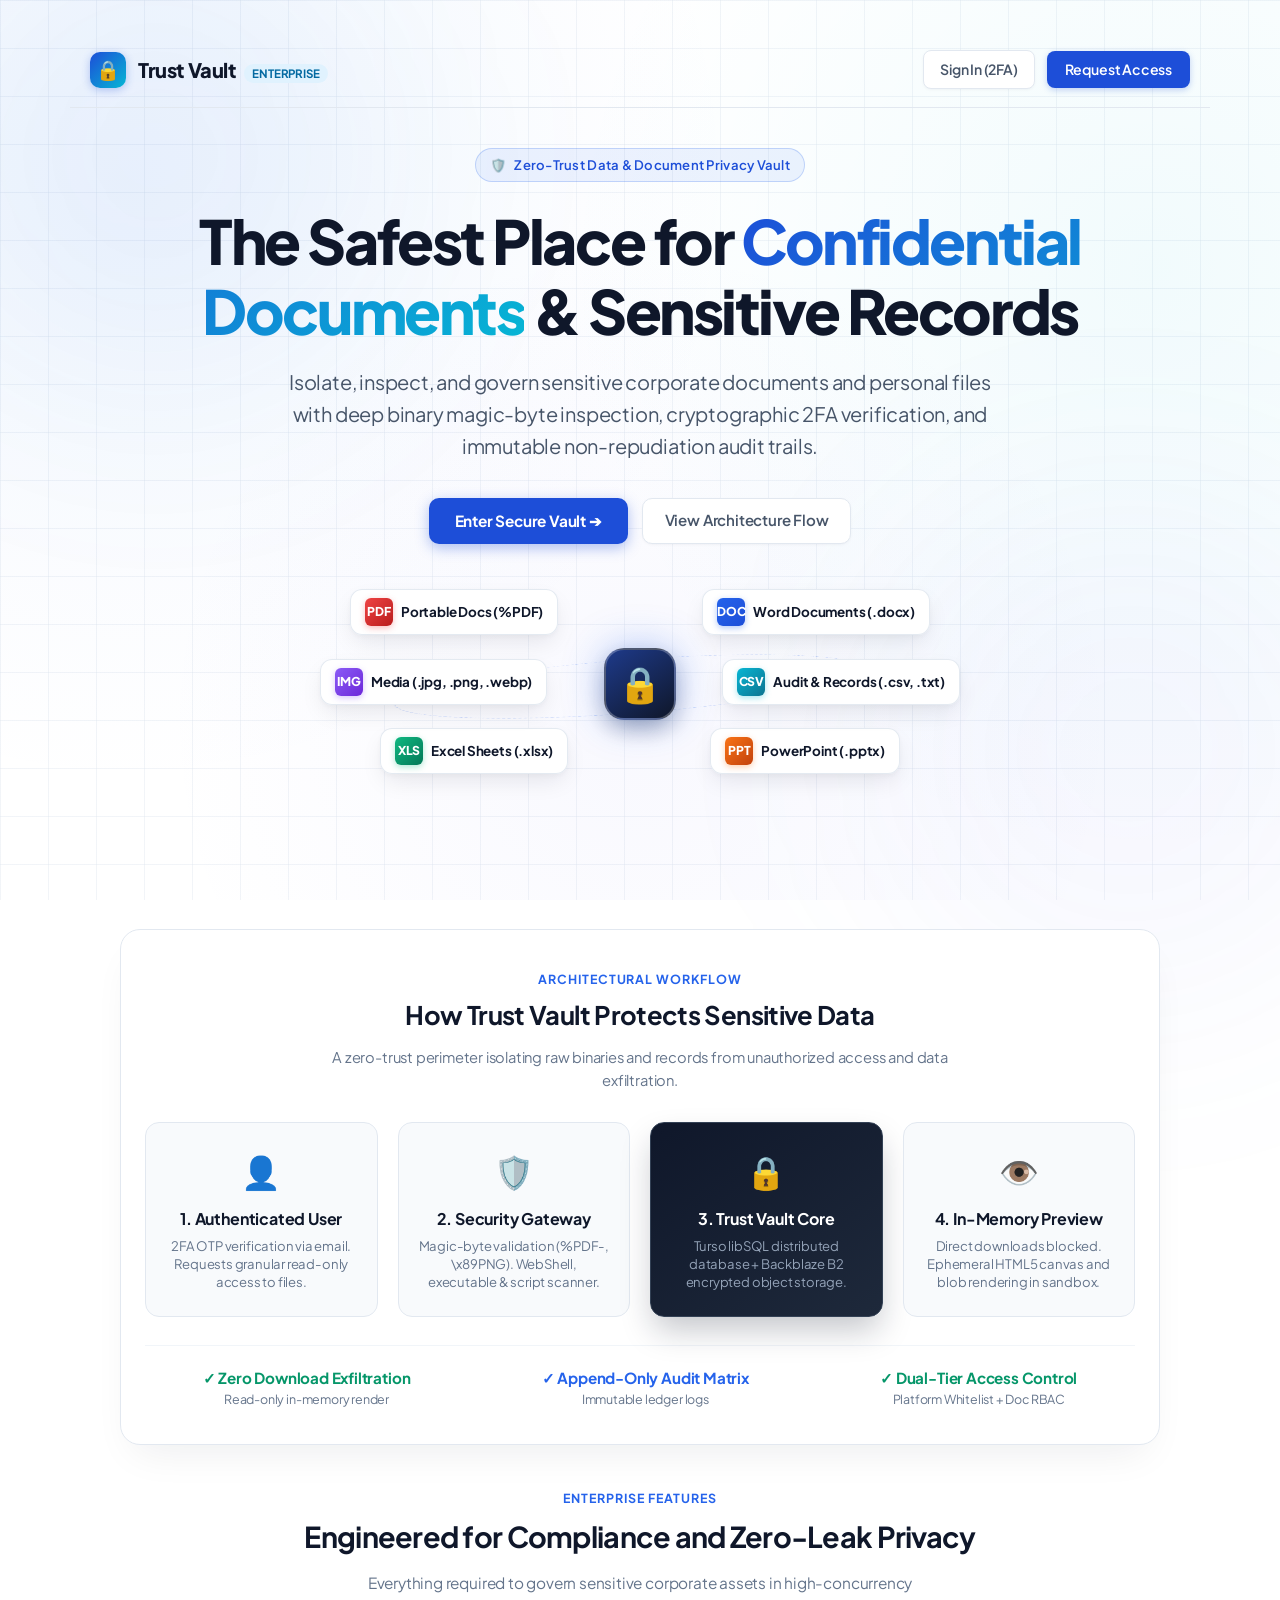
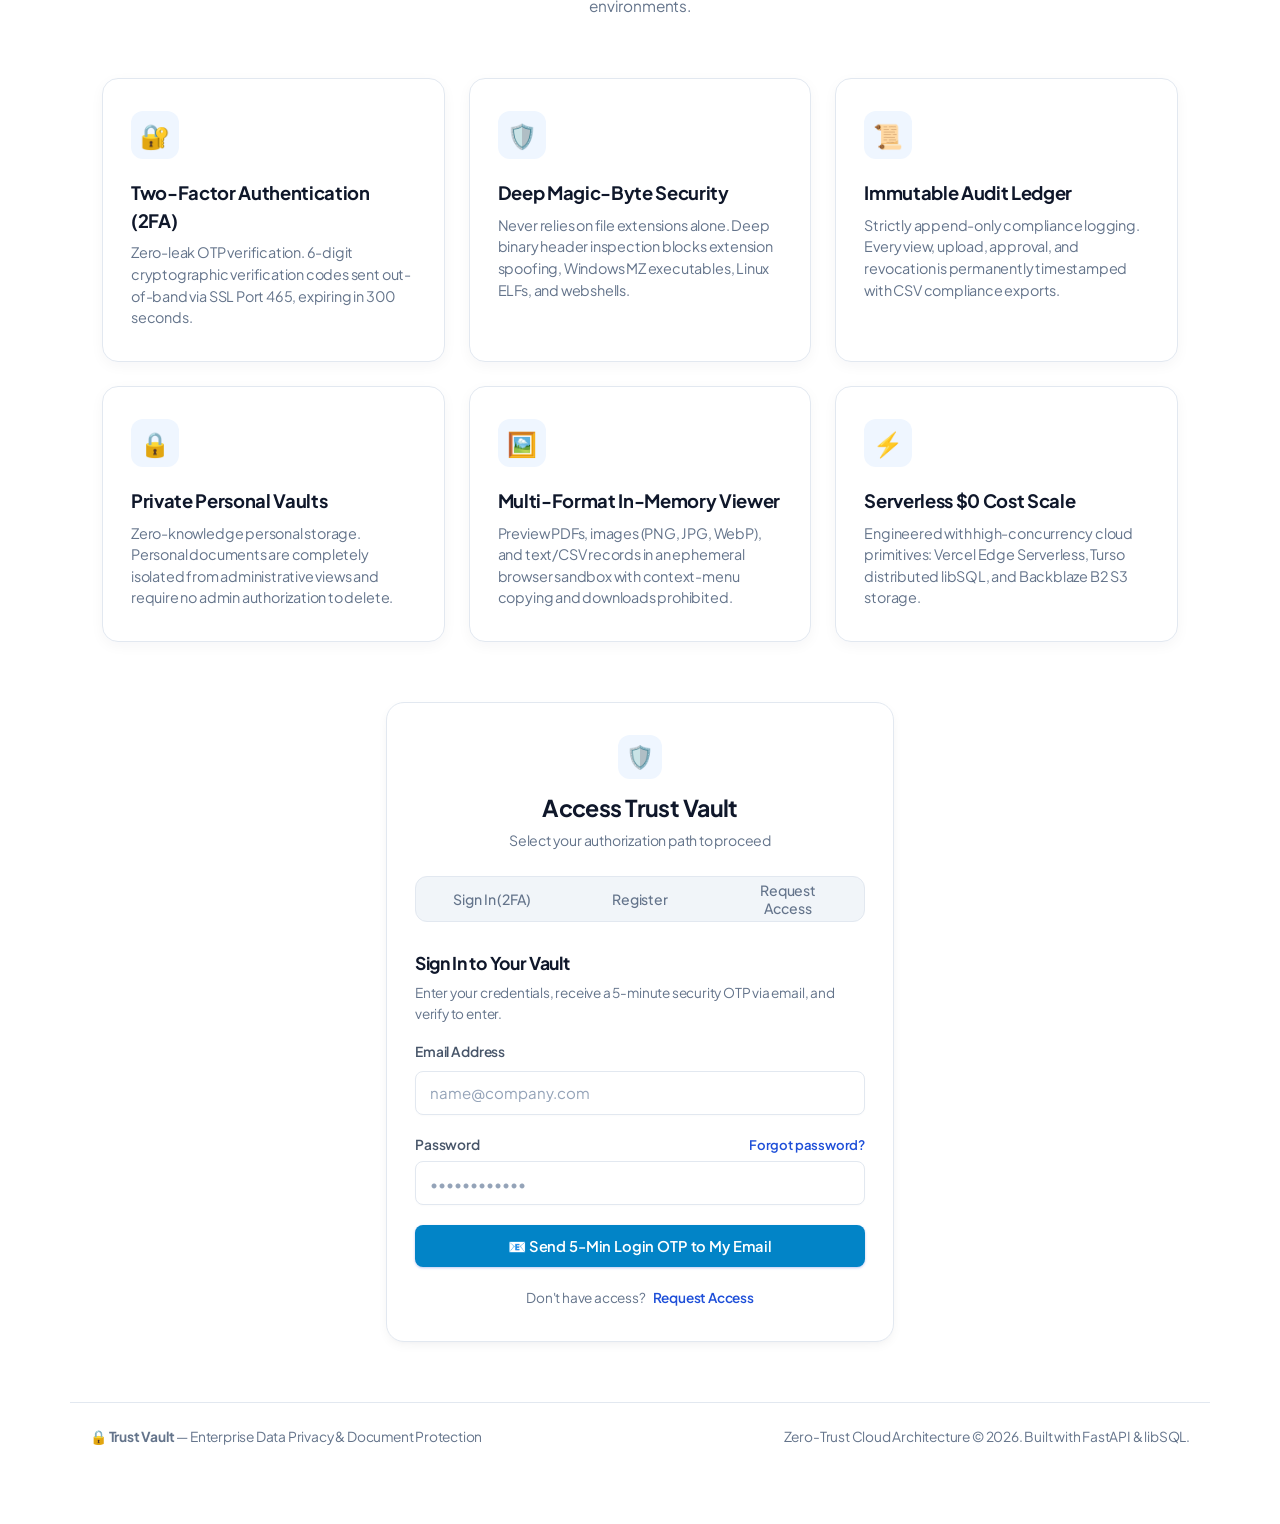
==== commit 1cfa2b02: "feat(ui): add 3D revolving holographic file formats stage and modern tactile interactive download bu" ====
--- a/frontend/index.html
+++ b/frontend/index.html
@@ -54,7 +54,108 @@
             align-items: center;
             gap: 14px;
             flex-wrap: wrap;
-            margin-bottom: 50px;
+            margin-bottom: 30px;
+        }
+
+        /* 3D Revolving Holographic Format Sphere */
+        .revolving-formats-stage {
+            position: relative;
+            width: 100%;
+            max-width: 640px;
+            height: 220px;
+            margin: 20px auto 35px auto;
+            display: flex;
+            align-items: center;
+            justify-content: center;
+            perspective: 1000px;
+            pointer-events: none;
+        }
+
+        .revolving-orbit-track {
+            position: absolute;
+            width: 480px;
+            height: 140px;
+            border-radius: 50%;
+            border: 1px dashed rgba(37, 99, 235, 0.25);
+            transform: rotateX(68deg) rotateZ(-12deg);
+            transform-style: preserve-3d;
+            animation: orbitTrackSpin 26s linear infinite;
+        }
+
+        @keyframes orbitTrackSpin {
+            from { transform: rotateX(68deg) rotateZ(0deg); }
+            to { transform: rotateX(68deg) rotateZ(360deg); }
+        }
+
+        .format-badge-card {
+            position: absolute;
+            display: flex;
+            align-items: center;
+            gap: 8px;
+            padding: 8px 14px;
+            background: rgba(255, 255, 255, 0.95);
+            backdrop-filter: blur(12px);
+            border-radius: 12px;
+            border: 1px solid rgba(226, 232, 240, 0.9);
+            box-shadow: 0 10px 25px -5px rgba(15, 23, 42, 0.10), 0 2px 6px rgba(15, 23, 42, 0.04);
+            font-size: 0.84rem;
+            font-weight: 700;
+            color: #0f172a;
+            white-space: nowrap;
+            animation: floatBob 4s ease-in-out infinite alternate;
+        }
+
+        .badge-icon {
+            width: 28px;
+            height: 28px;
+            border-radius: 6px;
+            display: flex;
+            align-items: center;
+            justify-content: center;
+            font-size: 0.76rem;
+            font-weight: 800;
+            color: #ffffff;
+        }
+        .icon-pdf  { background: linear-gradient(135deg, #ef4444, #b91c1c); box-shadow: 0 2px 6px rgba(239, 68, 68, 0.35); }
+        .icon-docx { background: linear-gradient(135deg, #2563eb, #1d4ed8); box-shadow: 0 2px 6px rgba(37, 99, 235, 0.35); }
+        .icon-xlsx { background: linear-gradient(135deg, #10b981, #047857); box-shadow: 0 2px 6px rgba(16, 185, 129, 0.35); }
+        .icon-pptx { background: linear-gradient(135deg, #f97316, #c2410c); box-shadow: 0 2px 6px rgba(249, 115, 22, 0.35); }
+        .icon-jpg  { background: linear-gradient(135deg, #8b5cf6, #6d28d9); box-shadow: 0 2px 6px rgba(139, 92, 246, 0.35); }
+        .icon-csv  { background: linear-gradient(135deg, #06b6d4, #0e7490); box-shadow: 0 2px 6px rgba(6, 182, 212, 0.35); }
+
+        /* Orbital Positioning & Bobbing */
+        .pos-1 { top: 15px;  left: 30px; animation-delay: 0s; }
+        .pos-2 { top: 15px;  right: 30px; animation-delay: -1.2s; }
+        .pos-3 { bottom: 20px; left: 60px; animation-delay: -2.4s; }
+        .pos-4 { bottom: 20px; right: 60px; animation-delay: -3.1s; }
+        .pos-5 { top: 85px;  left: 0px; animation-delay: -0.7s; }
+        .pos-6 { top: 85px;  right: 0px; animation-delay: -1.9s; }
+
+        @keyframes floatBob {
+            0%   { transform: translateY(0px) scale(1); }
+            50%  { transform: translateY(-8px) scale(1.02); }
+            100% { transform: translateY(6px) scale(0.98); }
+        }
+
+        .center-shield-beacon {
+            width: 72px;
+            height: 72px;
+            background: linear-gradient(145deg, #1e3a8a, #0f172a);
+            border-radius: 20px;
+            display: flex;
+            align-items: center;
+            justify-content: center;
+            font-size: 2.2rem;
+            color: #ffffff;
+            box-shadow: 0 0 40px rgba(37, 99, 235, 0.35), 0 10px 25px -5px rgba(15, 23, 42, 0.4);
+            border: 2px solid rgba(255, 255, 255, 0.25);
+            z-index: 2;
+            animation: beaconPulse 3.5s ease-in-out infinite;
+        }
+
+        @keyframes beaconPulse {
+            0%, 100% { box-shadow: 0 0 30px rgba(37, 99, 235, 0.3), 0 10px 25px rgba(15, 23, 42, 0.3); transform: scale(1); }
+            50% { box-shadow: 0 0 50px rgba(6, 182, 212, 0.5), 0 12px 30px rgba(37, 99, 235, 0.4); transform: scale(1.04); }
         }
         
         /* Architecture Flow Diagram Container */
@@ -186,6 +287,45 @@
                 View Architecture Flow
             </a>
         </div>
+
+        <!-- REVOLVING HOLOGRAPHIC FILE FORMATS ORBIT -->
+        <div class="revolving-formats-stage">
+            <div class="revolving-orbit-track"></div>
+            
+            <div class="center-shield-beacon" title="Trust Vault Cryptographic Engine">
+                🔒
+            </div>
+
+            <div class="format-badge-card pos-1">
+                <div class="badge-icon icon-pdf">PDF</div>
+                <span>Portable Docs (%PDF)</span>
+            </div>
+
+            <div class="format-badge-card pos-2">
+                <div class="badge-icon icon-docx">DOC</div>
+                <span>Word Documents (.docx)</span>
+            </div>
+
+            <div class="format-badge-card pos-3">
+                <div class="badge-icon icon-xlsx">XLS</div>
+                <span>Excel Sheets (.xlsx)</span>
+            </div>
+
+            <div class="format-badge-card pos-4">
+                <div class="badge-icon icon-pptx">PPT</div>
+                <span>PowerPoint (.pptx)</span>
+            </div>
+
+            <div class="format-badge-card pos-5">
+                <div class="badge-icon icon-jpg">IMG</div>
+                <span>Media (.jpg, .png, .webp)</span>
+            </div>
+
+            <div class="format-badge-card pos-6">
+                <div class="badge-icon icon-csv">CSV</div>
+                <span>Audit & Records (.csv, .txt)</span>
+            </div>
+        </div>
     </section>
 
     <!-- 3. SKYFLOW-STYLE ARCHITECTURE DIAGRAM -->
--- a/frontend/style.css
+++ b/frontend/style.css
@@ -81,16 +81,64 @@
 }
 
 body {
-    background-color: var(--surface-bg);
+    background-color: #ffffff;
+    /* Executive Subtle Animated Grid & Ethereal Glowing Orbs */
     background-image: 
-        radial-gradient(at 15% 15%, rgba(37, 99, 235, 0.035) 0px, transparent 40%),
-        radial-gradient(at 85% 85%, rgba(15, 23, 42, 0.03) 0px, transparent 40%);
+        radial-gradient(circle at 10% 20%, rgba(37, 99, 235, 0.055) 0%, transparent 45%),
+        radial-gradient(circle at 90% 30%, rgba(6, 182, 212, 0.055) 0%, transparent 45%),
+        radial-gradient(circle at 50% 80%, rgba(99, 102, 241, 0.045) 0%, transparent 50%),
+        linear-gradient(to right, rgba(226, 232, 240, 0.45) 1px, transparent 1px),
+        linear-gradient(to bottom, rgba(226, 232, 240, 0.45) 1px, transparent 1px);
+    background-size: 100% 100%, 100% 100%, 100% 100%, 48px 48px, 48px 48px;
     background-attachment: fixed;
     color: var(--text-primary);
     line-height: 1.5;
     letter-spacing: -0.012em;
     padding: 32px 18px;
     min-height: 100vh;
+    position: relative;
+    overflow-x: hidden;
+}
+
+/* Fluid Ethereal Ambient Glow Spheres (Professional Low-Opacity Pulsing) */
+body::before, body::after {
+    content: "";
+    position: fixed;
+    border-radius: 50%;
+    filter: blur(100px);
+    z-index: -1;
+    pointer-events: none;
+    animation: ambientFloat 18s ease-in-out infinite alternate;
+}
+
+body::before {
+    width: 550px;
+    height: 550px;
+    background: radial-gradient(circle, rgba(37, 99, 235, 0.075) 0%, rgba(6, 182, 212, 0.03) 70%, transparent 100%);
+    top: -120px;
+    left: -120px;
+}
+
+body::after {
+    width: 600px;
+    height: 600px;
+    background: radial-gradient(circle, rgba(99, 102, 241, 0.065) 0%, rgba(37, 99, 235, 0.02) 70%, transparent 100%);
+    bottom: -150px;
+    right: -150px;
+    animation-duration: 24s;
+    animation-delay: -9s;
+}
+
+@keyframes ambientFloat {
+    0% {
+        transform: translate(0px, 0px) scale(1);
+    }
+    50% {
+        transform: translate(45px, 60px) scale(1.08);
+    }
+    100% {
+        transform: translate(-30px, 40px) scale(0.95);
+    }
 }
 
 /* Master Glassmorphic Container */
@@ -247,6 +295,29 @@
     box-shadow: var(--shadow-sm);
 }
 
+/* Modern Interactive Secure Download Button */
+.btn-download-vault {
+    background: linear-gradient(135deg, #f8fafc 0%, #edf2f7 100%) !important;
+    color: #475569 !important;
+    border: 1px solid #cbd5e1 !important;
+    box-shadow: 0 1px 2px rgba(15, 23, 42, 0.05) !important;
+    position: relative;
+    overflow: hidden;
+    transition: all 0.22s cubic-bezier(0.16, 1, 0.3, 1) !important;
+}
+
+.btn-download-vault:hover {
+    background: linear-gradient(135deg, #edf2f7 0%, #e2e8f0 100%) !important;
+    color: #0f172a !important;
+    border-color: #94a3b8 !important;
+    box-shadow: 0 3px 8px rgba(15, 23, 42, 0.08) !important;
+    transform: translateY(-1px);
+}
+
+.btn-download-vault:active {
+    transform: scale(0.97) !important;
+}
+
 /* Segmented Control Bar (Apple/macOS High-Performance Tab Bar) */
 .tab-bar-scrollable {
     display: flex;
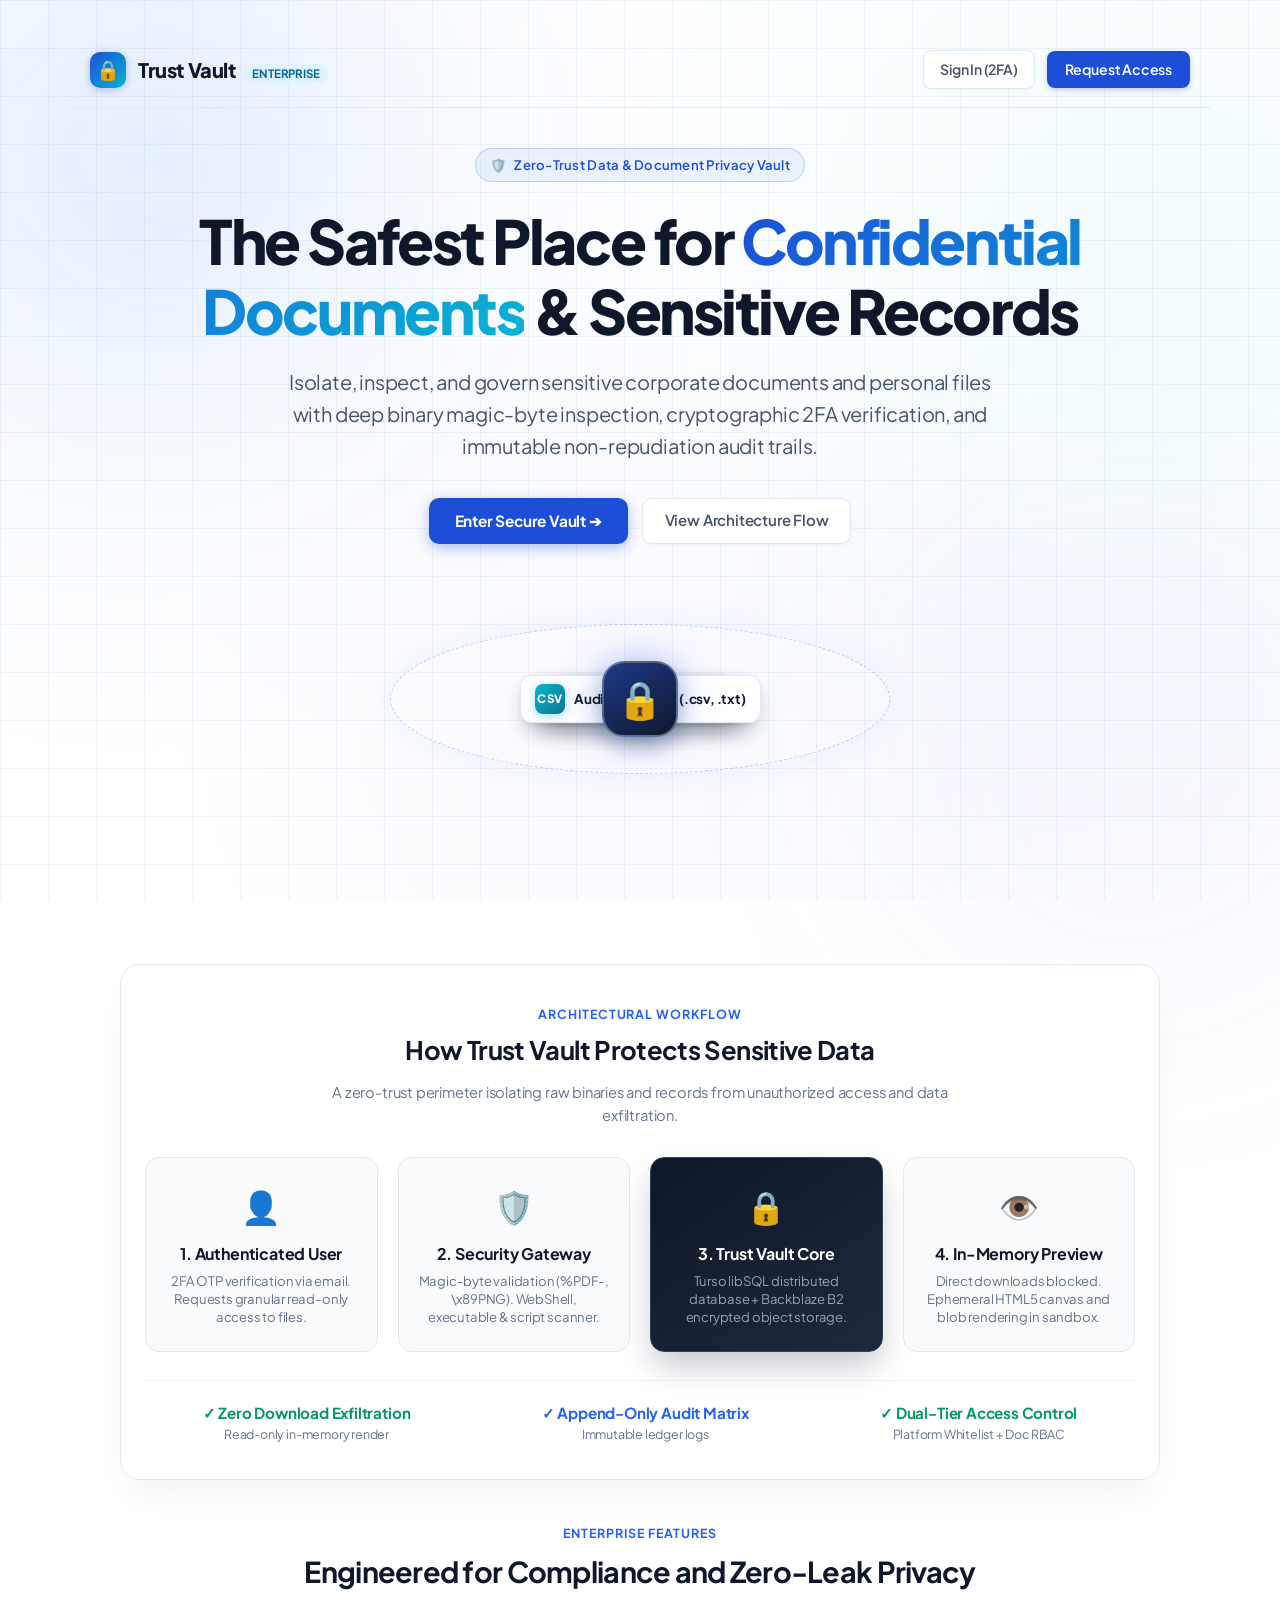
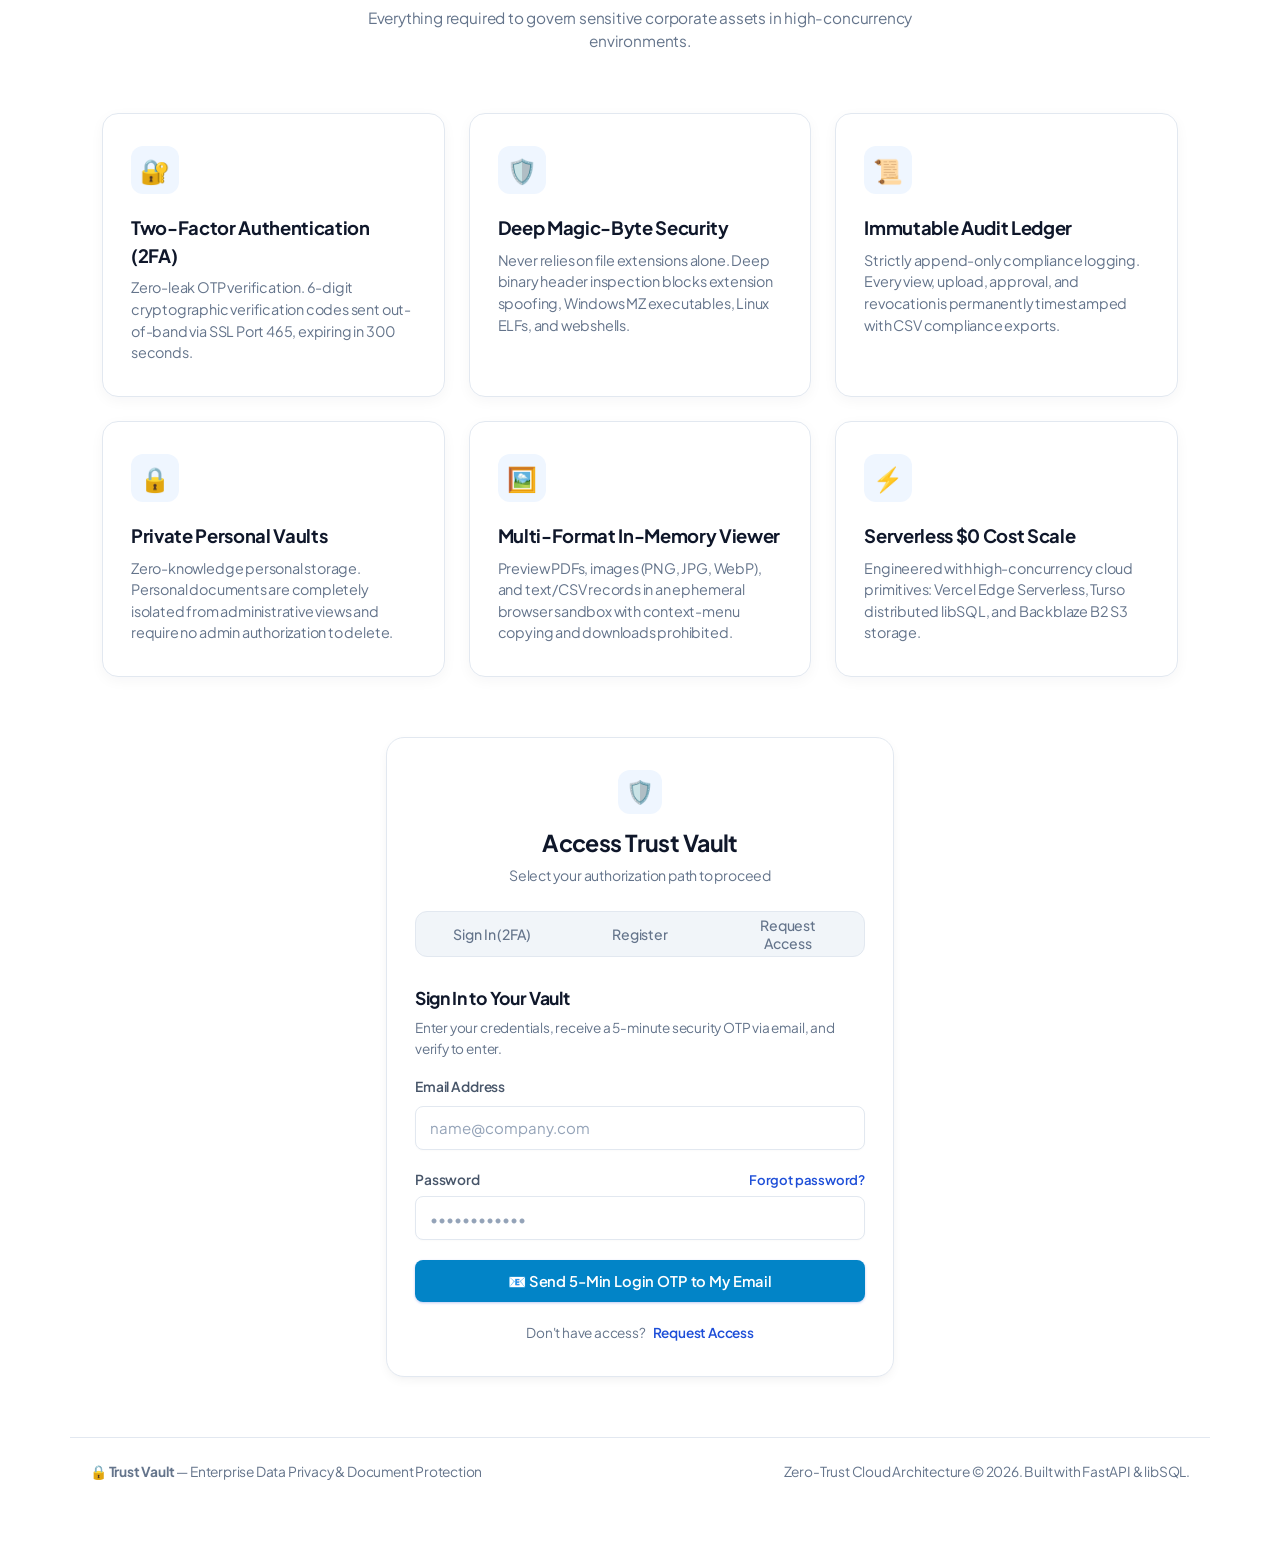
==== commit 347ada68: "feat(ui): implement continuous 3D elliptical revolving orbit animation for file format badges" ====
--- a/frontend/index.html
+++ b/frontend/index.html
@@ -57,105 +57,162 @@
             margin-bottom: 30px;
         }
 
-        /* 3D Revolving Holographic Format Sphere */
+        /* 3D Dynamic Revolving Holographic Format Carousel */
         .revolving-formats-stage {
             position: relative;
             width: 100%;
-            max-width: 640px;
-            height: 220px;
-            margin: 20px auto 35px auto;
+            max-width: 680px;
+            height: 250px;
+            margin: 25px auto 40px auto;
             display: flex;
             align-items: center;
             justify-content: center;
-            perspective: 1000px;
             pointer-events: none;
         }
 
         .revolving-orbit-track {
             position: absolute;
-            width: 480px;
-            height: 140px;
+            width: 500px;
+            height: 150px;
             border-radius: 50%;
-            border: 1px dashed rgba(37, 99, 235, 0.25);
-            transform: rotateX(68deg) rotateZ(-12deg);
-            transform-style: preserve-3d;
-            animation: orbitTrackSpin 26s linear infinite;
-        }
-
-        @keyframes orbitTrackSpin {
-            from { transform: rotateX(68deg) rotateZ(0deg); }
-            to { transform: rotateX(68deg) rotateZ(360deg); }
-        }
+            border: 1.5px dashed rgba(37, 99, 235, 0.28);
+            box-shadow: 0 0 30px rgba(37, 99, 235, 0.08);
+            pointer-events: none;
+        }
+
+        /* Continuous 3D Elliptical Planetary Orbit */
+        @keyframes orbitEllipse {
+            0% {
+                transform: translate3d(240px, 0px, 0px) scale(1);
+                z-index: 10;
+                opacity: 1;
+            }
+            12.5% {
+                transform: translate3d(170px, 50px, 0px) scale(1.05);
+                z-index: 10;
+                opacity: 1;
+            }
+            25% {
+                transform: translate3d(0px, 72px, 0px) scale(1.08);
+                z-index: 10;
+                opacity: 1;
+            }
+            37.5% {
+                transform: translate3d(-170px, 50px, 0px) scale(1.05);
+                z-index: 10;
+                opacity: 1;
+            }
+            50% {
+                transform: translate3d(-240px, 0px, 0px) scale(0.96);
+                z-index: 6;
+                opacity: 0.95;
+            }
+            62.5% {
+                transform: translate3d(-170px, -50px, 0px) scale(0.88);
+                z-index: 2;
+                opacity: 0.85;
+            }
+            75% {
+                transform: translate3d(0px, -72px, 0px) scale(0.84);
+                z-index: 2;
+                opacity: 0.80;
+            }
+            87.5% {
+                transform: translate3d(170px, -50px, 0px) scale(0.88);
+                z-index: 2;
+                opacity: 0.85;
+            }
+            100% {
+                transform: translate3d(240px, 0px, 0px) scale(1);
+                z-index: 10;
+                opacity: 1;
+            }
+        }
+
+        .orbiting-card-wrapper {
+            position: absolute;
+            animation: orbitEllipse 24s linear infinite;
+            will-change: transform, z-index;
+            pointer-events: auto;
+        }
+
+        /* 6 Items staggered at 4s intervals across the 24s loop */
+        .orbit-card-1 { animation-delay: 0s; }
+        .orbit-card-2 { animation-delay: -4s; }
+        .orbit-card-3 { animation-delay: -8s; }
+        .orbit-card-4 { animation-delay: -12s; }
+        .orbit-card-5 { animation-delay: -16s; }
+        .orbit-card-6 { animation-delay: -20s; }
 
         .format-badge-card {
-            position: absolute;
             display: flex;
             align-items: center;
-            gap: 8px;
+            gap: 9px;
             padding: 8px 14px;
-            background: rgba(255, 255, 255, 0.95);
+            background: rgba(255, 255, 255, 0.96);
             backdrop-filter: blur(12px);
             border-radius: 12px;
             border: 1px solid rgba(226, 232, 240, 0.9);
-            box-shadow: 0 10px 25px -5px rgba(15, 23, 42, 0.10), 0 2px 6px rgba(15, 23, 42, 0.04);
+            box-shadow: 0 10px 25px -5px rgba(15, 23, 42, 0.12), 0 2px 6px rgba(15, 23, 42, 0.04);
             font-size: 0.84rem;
             font-weight: 700;
             color: #0f172a;
             white-space: nowrap;
-            animation: floatBob 4s ease-in-out infinite alternate;
+            transition: transform 0.2s ease, box-shadow 0.2s ease;
+            cursor: default;
+        }
+        .format-badge-card:hover {
+            box-shadow: 0 14px 30px -4px rgba(37, 99, 235, 0.25);
+            border-color: #93c5fd;
         }
 
         .badge-icon {
-            width: 28px;
-            height: 28px;
-            border-radius: 6px;
+            width: 30px;
+            height: 30px;
+            border-radius: 8px;
             display: flex;
             align-items: center;
             justify-content: center;
-            font-size: 0.76rem;
+            font-size: 0.72rem;
             font-weight: 800;
             color: #ffffff;
-        }
-        .icon-pdf  { background: linear-gradient(135deg, #ef4444, #b91c1c); box-shadow: 0 2px 6px rgba(239, 68, 68, 0.35); }
-        .icon-docx { background: linear-gradient(135deg, #2563eb, #1d4ed8); box-shadow: 0 2px 6px rgba(37, 99, 235, 0.35); }
-        .icon-xlsx { background: linear-gradient(135deg, #10b981, #047857); box-shadow: 0 2px 6px rgba(16, 185, 129, 0.35); }
-        .icon-pptx { background: linear-gradient(135deg, #f97316, #c2410c); box-shadow: 0 2px 6px rgba(249, 115, 22, 0.35); }
-        .icon-jpg  { background: linear-gradient(135deg, #8b5cf6, #6d28d9); box-shadow: 0 2px 6px rgba(139, 92, 246, 0.35); }
-        .icon-csv  { background: linear-gradient(135deg, #06b6d4, #0e7490); box-shadow: 0 2px 6px rgba(6, 182, 212, 0.35); }
-
-        /* Orbital Positioning & Bobbing */
-        .pos-1 { top: 15px;  left: 30px; animation-delay: 0s; }
-        .pos-2 { top: 15px;  right: 30px; animation-delay: -1.2s; }
-        .pos-3 { bottom: 20px; left: 60px; animation-delay: -2.4s; }
-        .pos-4 { bottom: 20px; right: 60px; animation-delay: -3.1s; }
-        .pos-5 { top: 85px;  left: 0px; animation-delay: -0.7s; }
-        .pos-6 { top: 85px;  right: 0px; animation-delay: -1.9s; }
-
-        @keyframes floatBob {
-            0%   { transform: translateY(0px) scale(1); }
-            50%  { transform: translateY(-8px) scale(1.02); }
-            100% { transform: translateY(6px) scale(0.98); }
-        }
+            letter-spacing: 0.5px;
+        }
+        .icon-pdf  { background: linear-gradient(135deg, #ef4444, #b91c1c); box-shadow: 0 2px 8px rgba(239, 68, 68, 0.4); }
+        .icon-docx { background: linear-gradient(135deg, #2563eb, #1d4ed8); box-shadow: 0 2px 8px rgba(37, 99, 235, 0.4); }
+        .icon-xlsx { background: linear-gradient(135deg, #10b981, #047857); box-shadow: 0 2px 8px rgba(16, 185, 129, 0.4); }
+        .icon-pptx { background: linear-gradient(135deg, #f97316, #c2410c); box-shadow: 0 2px 8px rgba(249, 115, 22, 0.4); }
+        .icon-jpg  { background: linear-gradient(135deg, #8b5cf6, #6d28d9); box-shadow: 0 2px 8px rgba(139, 92, 246, 0.4); }
+        .icon-csv  { background: linear-gradient(135deg, #06b6d4, #0e7490); box-shadow: 0 2px 8px rgba(6, 182, 212, 0.4); }
 
         .center-shield-beacon {
-            width: 72px;
-            height: 72px;
+            position: relative;
+            width: 76px;
+            height: 76px;
             background: linear-gradient(145deg, #1e3a8a, #0f172a);
-            border-radius: 20px;
+            border-radius: 22px;
             display: flex;
             align-items: center;
             justify-content: center;
-            font-size: 2.2rem;
+            font-size: 2.3rem;
             color: #ffffff;
             box-shadow: 0 0 40px rgba(37, 99, 235, 0.35), 0 10px 25px -5px rgba(15, 23, 42, 0.4);
-            border: 2px solid rgba(255, 255, 255, 0.25);
-            z-index: 2;
+            border: 2px solid rgba(255, 255, 255, 0.3);
+            z-index: 5;
             animation: beaconPulse 3.5s ease-in-out infinite;
         }
 
         @keyframes beaconPulse {
             0%, 100% { box-shadow: 0 0 30px rgba(37, 99, 235, 0.3), 0 10px 25px rgba(15, 23, 42, 0.3); transform: scale(1); }
-            50% { box-shadow: 0 0 50px rgba(6, 182, 212, 0.5), 0 12px 30px rgba(37, 99, 235, 0.4); transform: scale(1.04); }
+            50% { box-shadow: 0 0 55px rgba(6, 182, 212, 0.55), 0 12px 30px rgba(37, 99, 235, 0.4); transform: scale(1.05); }
+        }
+
+        @media (max-width: 680px) {
+            .revolving-formats-stage {
+                transform: scale(0.65);
+                height: 180px;
+                margin: 10px auto 20px auto;
+            }
         }
         
         /* Architecture Flow Diagram Container */
@@ -296,34 +353,47 @@
                 🔒
             </div>
 
-            <div class="format-badge-card pos-1">
-                <div class="badge-icon icon-pdf">PDF</div>
-                <span>Portable Docs (%PDF)</span>
-            </div>
-
-            <div class="format-badge-card pos-2">
-                <div class="badge-icon icon-docx">DOC</div>
-                <span>Word Documents (.docx)</span>
-            </div>
-
-            <div class="format-badge-card pos-3">
-                <div class="badge-icon icon-xlsx">XLS</div>
-                <span>Excel Sheets (.xlsx)</span>
-            </div>
-
-            <div class="format-badge-card pos-4">
-                <div class="badge-icon icon-pptx">PPT</div>
-                <span>PowerPoint (.pptx)</span>
-            </div>
-
-            <div class="format-badge-card pos-5">
-                <div class="badge-icon icon-jpg">IMG</div>
-                <span>Media (.jpg, .png, .webp)</span>
-            </div>
-
-            <div class="format-badge-card pos-6">
-                <div class="badge-icon icon-csv">CSV</div>
-                <span>Audit & Records (.csv, .txt)</span>
+            <!-- Revolving Planetary Orbit Items (Continuously revolving around the center lock) -->
+            <div class="orbiting-card-wrapper orbit-card-1">
+                <div class="format-badge-card">
+                    <div class="badge-icon icon-pdf">PDF</div>
+                    <span>Portable Docs (%PDF)</span>
+                </div>
+            </div>
+
+            <div class="orbiting-card-wrapper orbit-card-2">
+                <div class="format-badge-card">
+                    <div class="badge-icon icon-docx">DOC</div>
+                    <span>Word Documents (.docx)</span>
+                </div>
+            </div>
+
+            <div class="orbiting-card-wrapper orbit-card-3">
+                <div class="format-badge-card">
+                    <div class="badge-icon icon-xlsx">XLS</div>
+                    <span>Excel Sheets (.xlsx)</span>
+                </div>
+            </div>
+
+            <div class="orbiting-card-wrapper orbit-card-4">
+                <div class="format-badge-card">
+                    <div class="badge-icon icon-pptx">PPT</div>
+                    <span>PowerPoint (.pptx)</span>
+                </div>
+            </div>
+
+            <div class="orbiting-card-wrapper orbit-card-5">
+                <div class="format-badge-card">
+                    <div class="badge-icon icon-jpg">IMG</div>
+                    <span>Media (.jpg, .png, .webp)</span>
+                </div>
+            </div>
+
+            <div class="orbiting-card-wrapper orbit-card-6">
+                <div class="format-badge-card">
+                    <div class="badge-icon icon-csv">CSV</div>
+                    <span>Audit & Records (.csv, .txt)</span>
+                </div>
             </div>
         </div>
     </section>
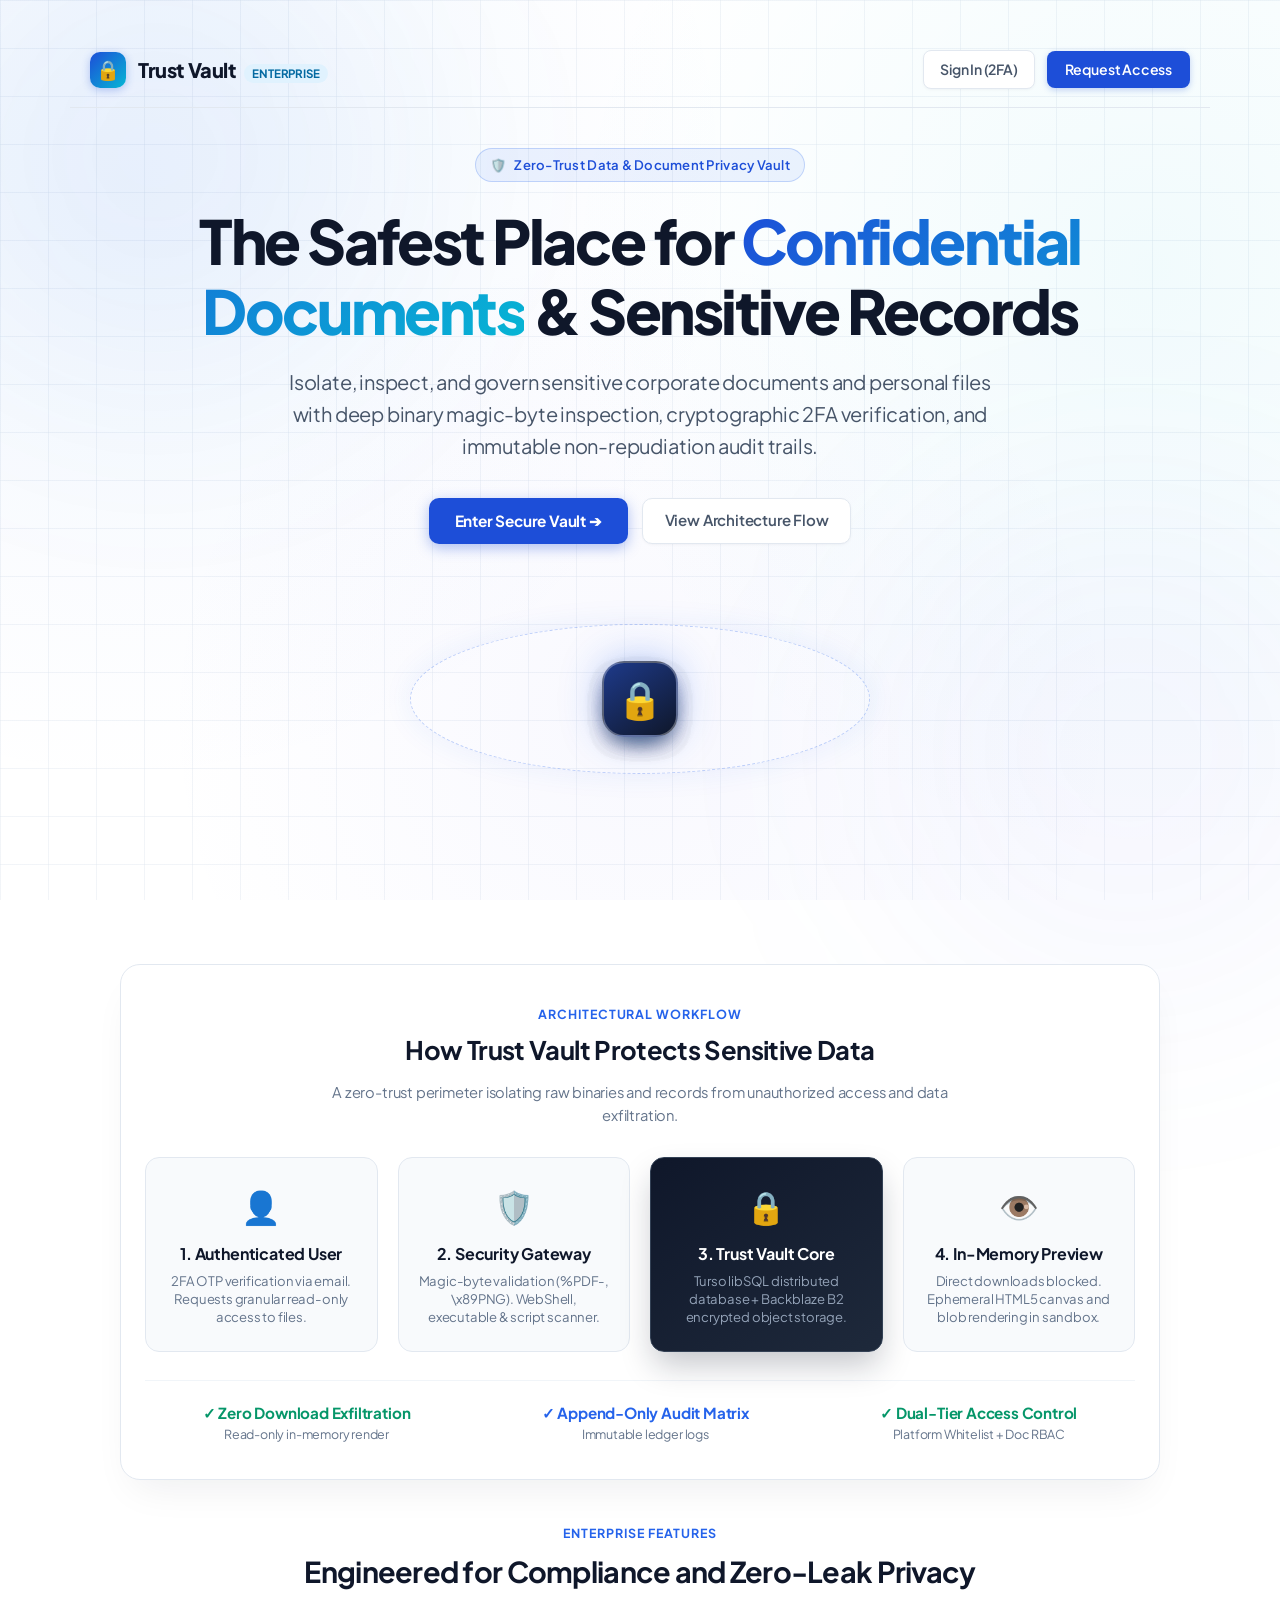
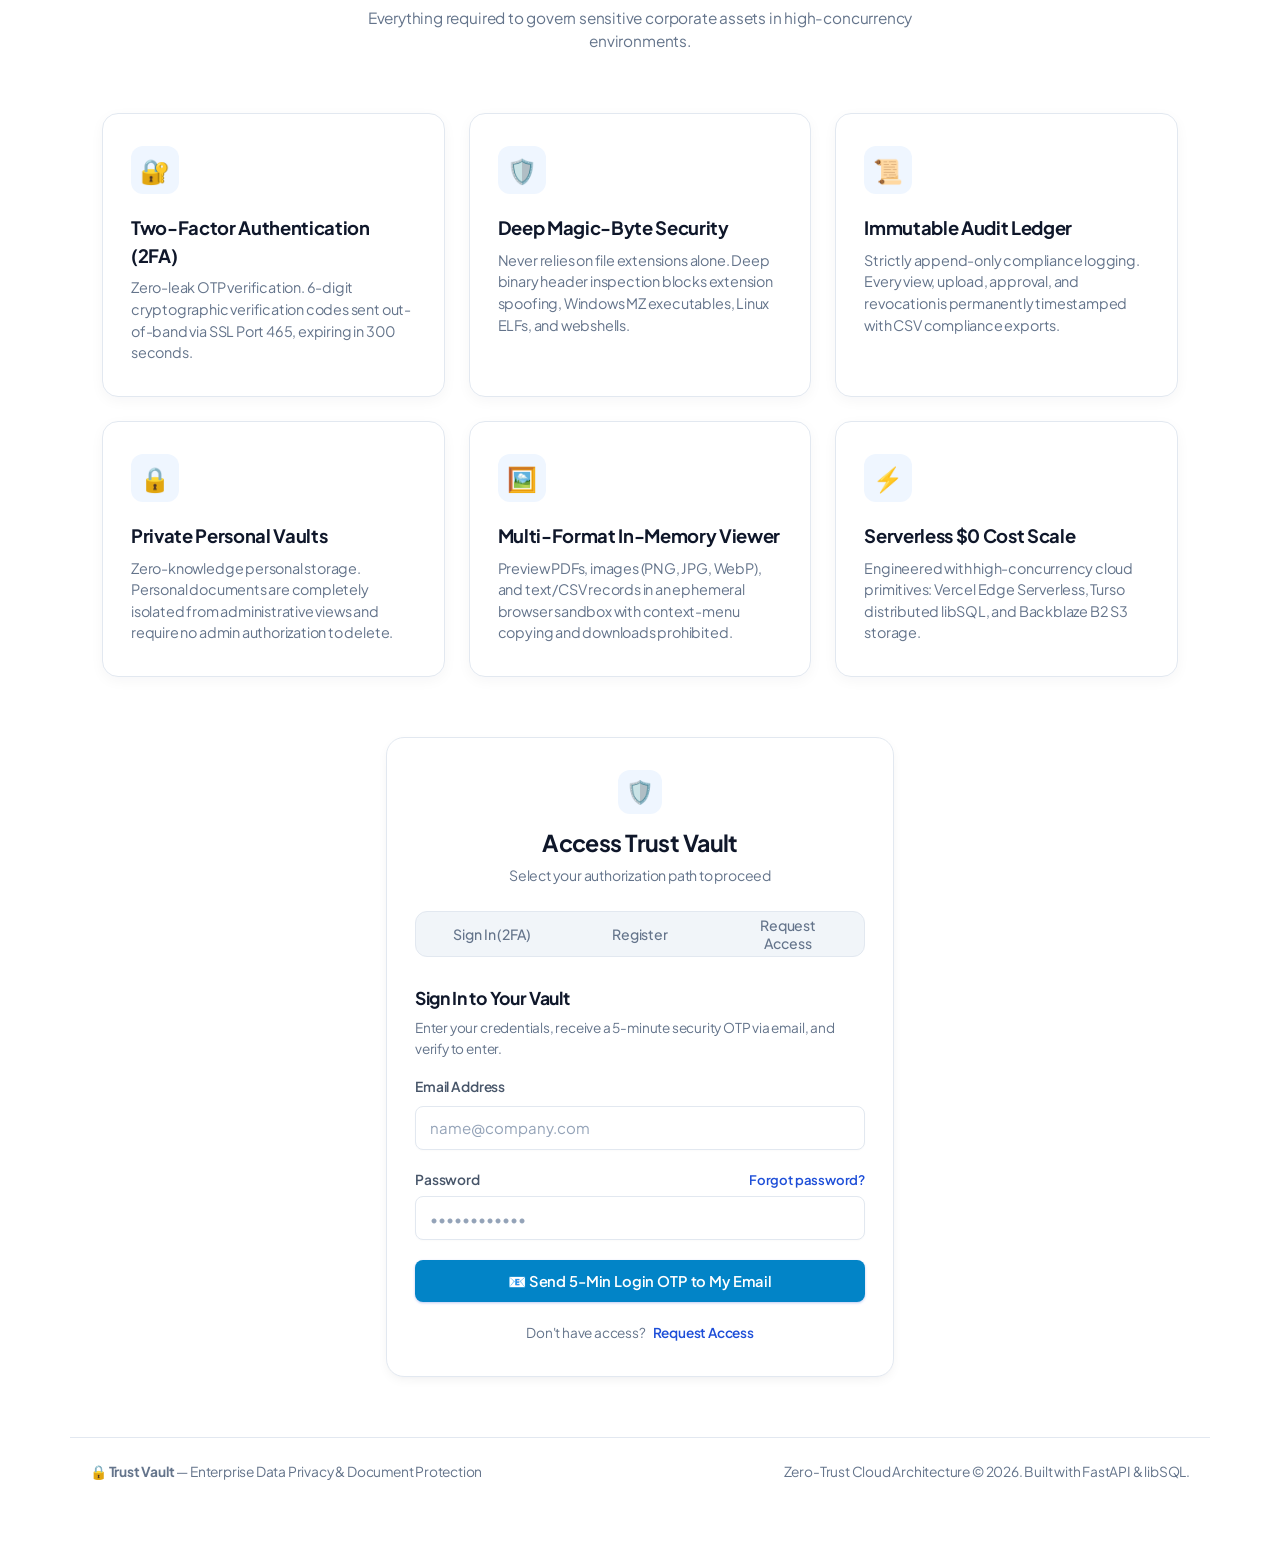
==== commit bae6fe01: "feat(ui): display enlarged standalone revolving logo badges without file name pills" ====
--- a/frontend/index.html
+++ b/frontend/index.html
@@ -72,7 +72,7 @@
 
         .revolving-orbit-track {
             position: absolute;
-            width: 500px;
+            width: 460px;
             height: 150px;
             border-radius: 50%;
             border: 1.5px dashed rgba(37, 99, 235, 0.28);
@@ -83,47 +83,47 @@
         /* Continuous 3D Elliptical Planetary Orbit */
         @keyframes orbitEllipse {
             0% {
-                transform: translate3d(240px, 0px, 0px) scale(1);
+                transform: translate3d(220px, 0px, 0px) scale(1);
                 z-index: 10;
                 opacity: 1;
             }
             12.5% {
-                transform: translate3d(170px, 50px, 0px) scale(1.05);
+                transform: translate3d(155px, 48px, 0px) scale(1.06);
                 z-index: 10;
                 opacity: 1;
             }
             25% {
-                transform: translate3d(0px, 72px, 0px) scale(1.08);
+                transform: translate3d(0px, 68px, 0px) scale(1.10);
                 z-index: 10;
                 opacity: 1;
             }
             37.5% {
-                transform: translate3d(-170px, 50px, 0px) scale(1.05);
+                transform: translate3d(-155px, 48px, 0px) scale(1.06);
                 z-index: 10;
                 opacity: 1;
             }
             50% {
-                transform: translate3d(-240px, 0px, 0px) scale(0.96);
+                transform: translate3d(-220px, 0px, 0px) scale(0.96);
                 z-index: 6;
                 opacity: 0.95;
             }
             62.5% {
-                transform: translate3d(-170px, -50px, 0px) scale(0.88);
+                transform: translate3d(-155px, -48px, 0px) scale(0.88);
                 z-index: 2;
                 opacity: 0.85;
             }
             75% {
-                transform: translate3d(0px, -72px, 0px) scale(0.84);
+                transform: translate3d(0px, -68px, 0px) scale(0.84);
                 z-index: 2;
                 opacity: 0.80;
             }
             87.5% {
-                transform: translate3d(170px, -50px, 0px) scale(0.88);
+                transform: translate3d(155px, -48px, 0px) scale(0.88);
                 z-index: 2;
                 opacity: 0.85;
             }
             100% {
-                transform: translate3d(240px, 0px, 0px) scale(1);
+                transform: translate3d(220px, 0px, 0px) scale(1);
                 z-index: 10;
                 opacity: 1;
             }
@@ -144,46 +144,41 @@
         .orbit-card-5 { animation-delay: -16s; }
         .orbit-card-6 { animation-delay: -20s; }
 
-        .format-badge-card {
+        /* Professional iOS/macOS Squircle File Format Logos */
+        .format-logo-badge {
+            width: 56px;
+            height: 56px;
+            border-radius: 16px;
             display: flex;
-            align-items: center;
-            gap: 9px;
-            padding: 8px 14px;
-            background: rgba(255, 255, 255, 0.96);
-            backdrop-filter: blur(12px);
-            border-radius: 12px;
-            border: 1px solid rgba(226, 232, 240, 0.9);
-            box-shadow: 0 10px 25px -5px rgba(15, 23, 42, 0.12), 0 2px 6px rgba(15, 23, 42, 0.04);
-            font-size: 0.84rem;
-            font-weight: 700;
-            color: #0f172a;
-            white-space: nowrap;
-            transition: transform 0.2s ease, box-shadow 0.2s ease;
-            cursor: default;
-        }
-        .format-badge-card:hover {
-            box-shadow: 0 14px 30px -4px rgba(37, 99, 235, 0.25);
-            border-color: #93c5fd;
-        }
-
-        .badge-icon {
-            width: 30px;
-            height: 30px;
-            border-radius: 8px;
-            display: flex;
+            flex-direction: column;
             align-items: center;
             justify-content: center;
+            border: 1.5px solid rgba(255, 255, 255, 0.4);
+            box-shadow: 0 10px 24px -4px rgba(15, 23, 42, 0.25), 0 2px 6px rgba(0, 0, 0, 0.08);
+            color: #ffffff;
+            cursor: pointer;
+            transition: transform 0.25s cubic-bezier(0.34, 1.56, 0.64, 1), box-shadow 0.25s ease;
+            user-select: none;
+        }
+
+        .format-logo-badge:hover {
+            transform: scale(1.18);
+            box-shadow: 0 16px 32px -4px rgba(15, 23, 42, 0.35);
+        }
+
+        .format-logo-badge .badge-text {
             font-size: 0.72rem;
             font-weight: 800;
-            color: #ffffff;
-            letter-spacing: 0.5px;
-        }
-        .icon-pdf  { background: linear-gradient(135deg, #ef4444, #b91c1c); box-shadow: 0 2px 8px rgba(239, 68, 68, 0.4); }
-        .icon-docx { background: linear-gradient(135deg, #2563eb, #1d4ed8); box-shadow: 0 2px 8px rgba(37, 99, 235, 0.4); }
-        .icon-xlsx { background: linear-gradient(135deg, #10b981, #047857); box-shadow: 0 2px 8px rgba(16, 185, 129, 0.4); }
-        .icon-pptx { background: linear-gradient(135deg, #f97316, #c2410c); box-shadow: 0 2px 8px rgba(249, 115, 22, 0.4); }
-        .icon-jpg  { background: linear-gradient(135deg, #8b5cf6, #6d28d9); box-shadow: 0 2px 8px rgba(139, 92, 246, 0.4); }
-        .icon-csv  { background: linear-gradient(135deg, #06b6d4, #0e7490); box-shadow: 0 2px 8px rgba(6, 182, 212, 0.4); }
+            letter-spacing: 0.6px;
+            line-height: 1;
+        }
+
+        .icon-pdf  { background: linear-gradient(140deg, #ef4444 0%, #b91c1c 100%); box-shadow: 0 10px 24px -4px rgba(239, 68, 68, 0.5); }
+        .icon-docx { background: linear-gradient(140deg, #2563eb 0%, #1d4ed8 100%); box-shadow: 0 10px 24px -4px rgba(37, 99, 235, 0.5); }
+        .icon-xlsx { background: linear-gradient(140deg, #10b981 0%, #047857 100%); box-shadow: 0 10px 24px -4px rgba(16, 185, 129, 0.5); }
+        .icon-pptx { background: linear-gradient(140deg, #f97316 0%, #c2410c 100%); box-shadow: 0 10px 24px -4px rgba(249, 115, 22, 0.5); }
+        .icon-jpg  { background: linear-gradient(140deg, #8b5cf6 0%, #6d28d9 100%); box-shadow: 0 10px 24px -4px rgba(139, 92, 246, 0.5); }
+        .icon-csv  { background: linear-gradient(140deg, #06b6d4 0%, #0e7490 100%); box-shadow: 0 10px 24px -4px rgba(6, 182, 212, 0.5); }
 
         .center-shield-beacon {
             position: relative;
@@ -353,46 +348,71 @@
                 🔒
             </div>
 
-            <!-- Revolving Planetary Orbit Items (Continuously revolving around the center lock) -->
+            <!-- Revolving File Format Logos -->
             <div class="orbiting-card-wrapper orbit-card-1">
-                <div class="format-badge-card">
-                    <div class="badge-icon icon-pdf">PDF</div>
-                    <span>Portable Docs (%PDF)</span>
+                <div class="format-logo-badge icon-pdf" title="Portable Document Format (.pdf)">
+                    <svg width="18" height="18" viewBox="0 0 24 24" fill="none" stroke="currentColor" stroke-width="2" stroke-linecap="round" stroke-linejoin="round" style="opacity: 0.95; margin-bottom: 2px;">
+                        <path d="M14 2H6a2 2 0 0 0-2 2v16a2 2 0 0 0 2 2h12a2 2 0 0 0 2-2V8z"></path>
+                        <polyline points="14 2 14 8 20 8"></polyline>
+                    </svg>
+                    <span class="badge-text">PDF</span>
                 </div>
             </div>
 
             <div class="orbiting-card-wrapper orbit-card-2">
-                <div class="format-badge-card">
-                    <div class="badge-icon icon-docx">DOC</div>
-                    <span>Word Documents (.docx)</span>
+                <div class="format-logo-badge icon-docx" title="Word Documents (.docx)">
+                    <svg width="18" height="18" viewBox="0 0 24 24" fill="none" stroke="currentColor" stroke-width="2" stroke-linecap="round" stroke-linejoin="round" style="opacity: 0.95; margin-bottom: 2px;">
+                        <path d="M14 2H6a2 2 0 0 0-2 2v16a2 2 0 0 0 2 2h12a2 2 0 0 0 2-2V8z"></path>
+                        <polyline points="14 2 14 8 20 8"></polyline>
+                        <line x1="16" y1="13" x2="8" y2="13"></line>
+                        <line x1="16" y1="17" x2="8" y2="17"></line>
+                    </svg>
+                    <span class="badge-text">DOC</span>
                 </div>
             </div>
 
             <div class="orbiting-card-wrapper orbit-card-3">
-                <div class="format-badge-card">
-                    <div class="badge-icon icon-xlsx">XLS</div>
-                    <span>Excel Sheets (.xlsx)</span>
+                <div class="format-logo-badge icon-xlsx" title="Excel Spreadsheets (.xlsx)">
+                    <svg width="18" height="18" viewBox="0 0 24 24" fill="none" stroke="currentColor" stroke-width="2" stroke-linecap="round" stroke-linejoin="round" style="opacity: 0.95; margin-bottom: 2px;">
+                        <rect x="3" y="3" width="18" height="18" rx="2" ry="2"></rect>
+                        <line x1="3" y1="9" x2="21" y2="9"></line>
+                        <line x1="3" y1="15" x2="21" y2="15"></line>
+                        <line x1="9" y1="3" x2="9" y2="21"></line>
+                    </svg>
+                    <span class="badge-text">XLS</span>
                 </div>
             </div>
 
             <div class="orbiting-card-wrapper orbit-card-4">
-                <div class="format-badge-card">
-                    <div class="badge-icon icon-pptx">PPT</div>
-                    <span>PowerPoint (.pptx)</span>
+                <div class="format-logo-badge icon-pptx" title="PowerPoint Presentations (.pptx)">
+                    <svg width="18" height="18" viewBox="0 0 24 24" fill="none" stroke="currentColor" stroke-width="2" stroke-linecap="round" stroke-linejoin="round" style="opacity: 0.95; margin-bottom: 2px;">
+                        <rect x="2" y="3" width="20" height="14" rx="2" ry="2"></rect>
+                        <line x1="8" y1="21" x2="16" y2="21"></line>
+                        <line x1="12" y1="17" x2="12" y2="21"></line>
+                    </svg>
+                    <span class="badge-text">PPT</span>
                 </div>
             </div>
 
             <div class="orbiting-card-wrapper orbit-card-5">
-                <div class="format-badge-card">
-                    <div class="badge-icon icon-jpg">IMG</div>
-                    <span>Media (.jpg, .png, .webp)</span>
+                <div class="format-logo-badge icon-jpg" title="Media & Images (.jpg, .png, .webp)">
+                    <svg width="18" height="18" viewBox="0 0 24 24" fill="none" stroke="currentColor" stroke-width="2" stroke-linecap="round" stroke-linejoin="round" style="opacity: 0.95; margin-bottom: 2px;">
+                        <rect x="3" y="3" width="18" height="18" rx="2" ry="2"></rect>
+                        <circle cx="8.5" cy="8.5" r="1.5"></circle>
+                        <polyline points="21 15 16 10 5 21"></polyline>
+                    </svg>
+                    <span class="badge-text">IMG</span>
                 </div>
             </div>
 
             <div class="orbiting-card-wrapper orbit-card-6">
-                <div class="format-badge-card">
-                    <div class="badge-icon icon-csv">CSV</div>
-                    <span>Audit & Records (.csv, .txt)</span>
+                <div class="format-logo-badge icon-csv" title="Audit & Records (.csv, .txt)">
+                    <svg width="18" height="18" viewBox="0 0 24 24" fill="none" stroke="currentColor" stroke-width="2" stroke-linecap="round" stroke-linejoin="round" style="opacity: 0.95; margin-bottom: 2px;">
+                        <line x1="18" y1="20" x2="18" y2="10"></line>
+                        <line x1="12" y1="20" x2="12" y2="4"></line>
+                        <line x1="6" y1="20" x2="6" y2="14"></line>
+                    </svg>
+                    <span class="badge-text">CSV</span>
                 </div>
             </div>
         </div>
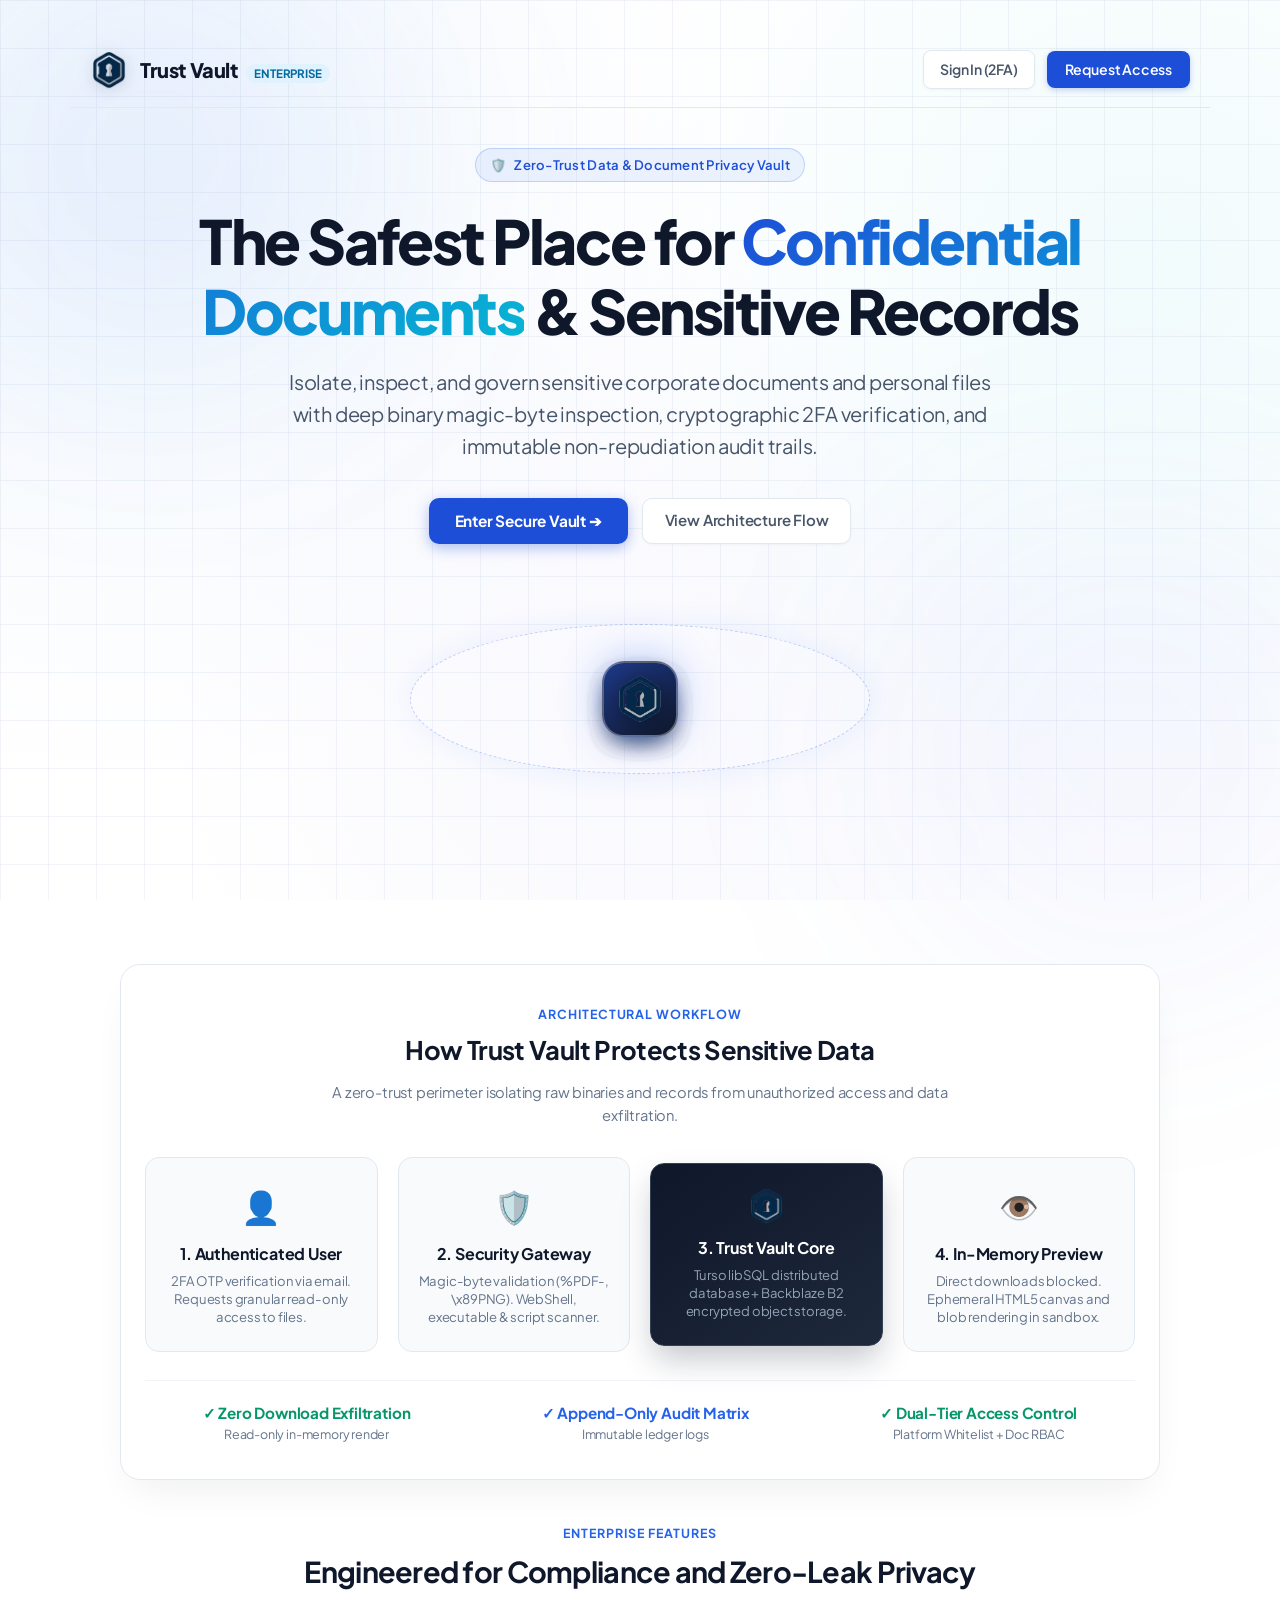
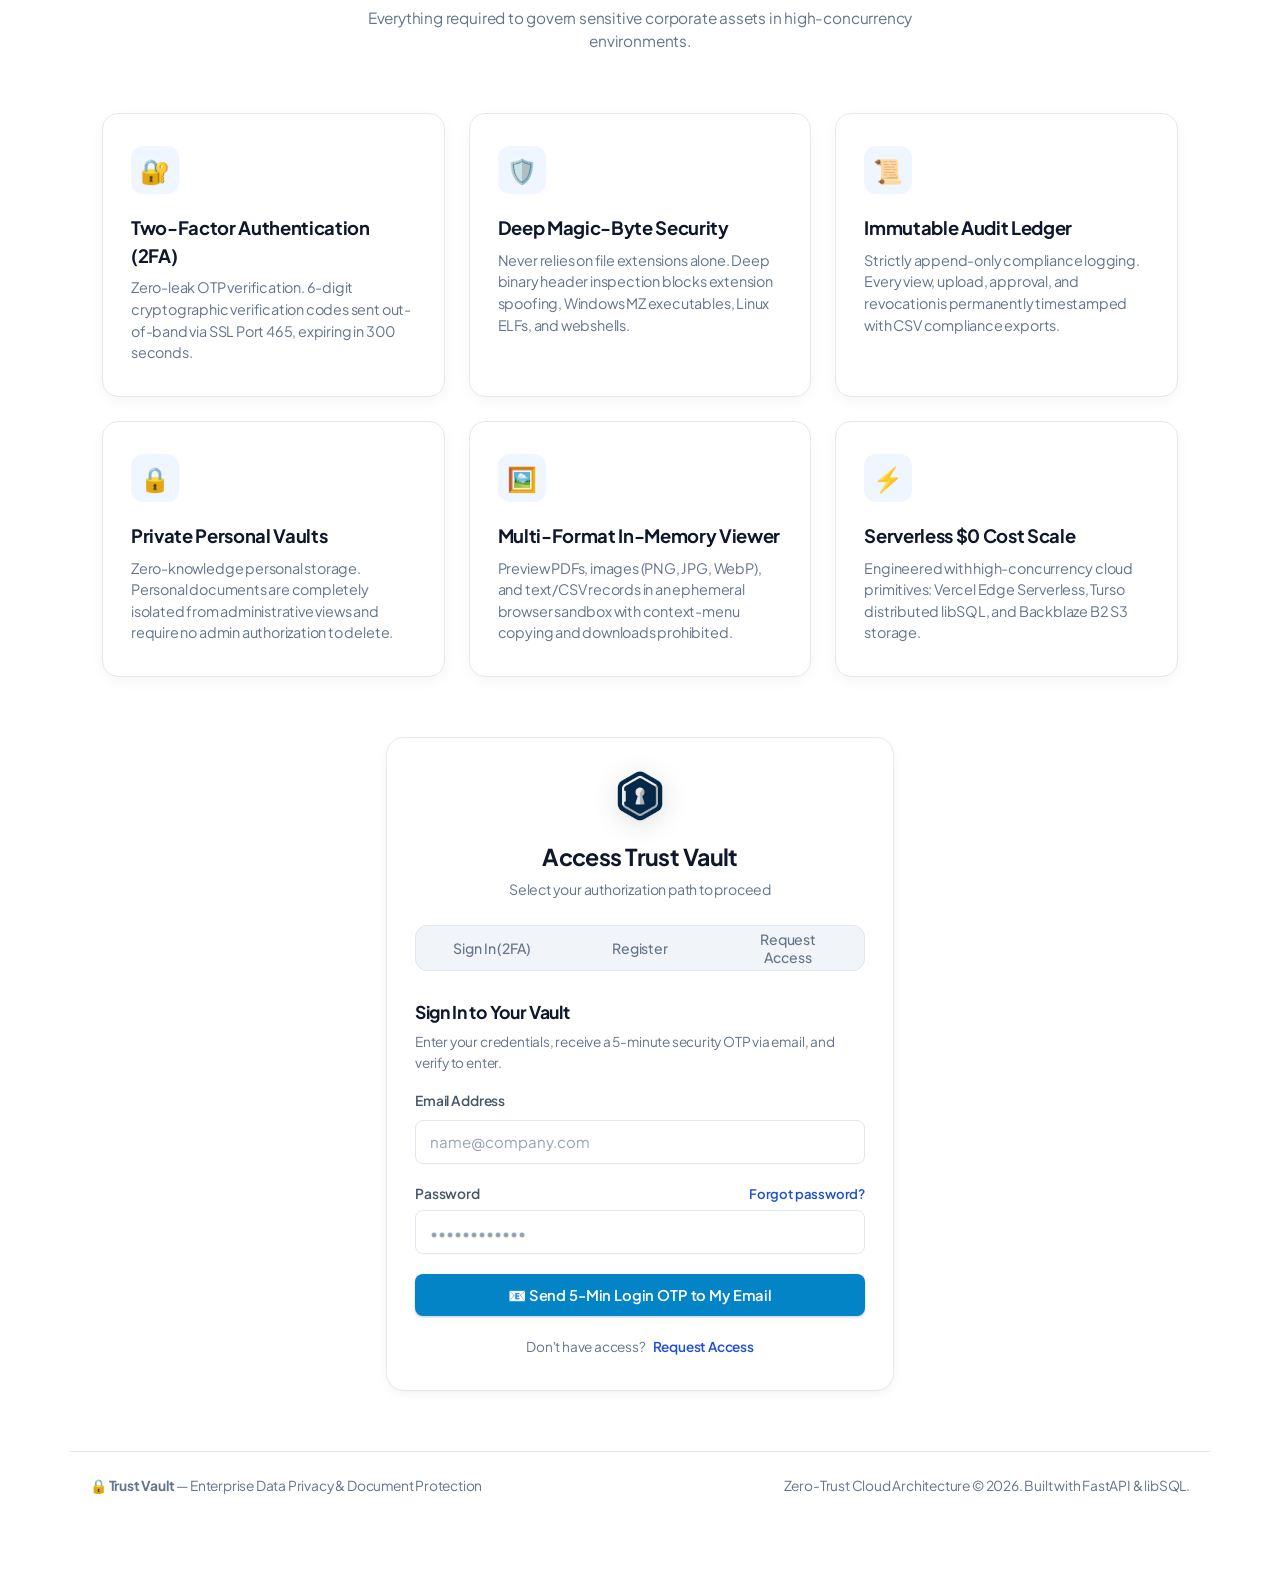
==== commit e593dc04: "feat(branding): integrate official Trust Vault hexagonal safe logo and favicons" ====
--- a/frontend/index.html
+++ b/frontend/index.html
@@ -4,6 +4,8 @@
     <meta charset="UTF-8">
     <meta name="viewport" content="width=device-width, initial-scale=1.0">
     <title>Trust Vault — Zero-Trust Data & Document Privacy Vault</title>
+    <link rel="icon" type="image/png" href="favicon.png">
+    <link rel="apple-touch-icon" href="logo-icon.png">
     <link rel="stylesheet" href="style.css">
     <style>
         /* Skyflow-Inspired High-Tech Privacy Vault Theme */
@@ -306,9 +308,7 @@
     <!-- 1. EXECUTIVE SKYFLOW-STYLE HEADER -->
     <header style="max-width: 1140px; margin: 0 auto; display: flex; justify-content: space-between; align-items: center; padding: 18px 20px; border-bottom: 1px solid var(--border-light);">
         <div style="display: flex; align-items: center; gap: 12px;">
-            <div style="width: 36px; height: 36px; background: linear-gradient(135deg, #1d4ed8, #06b6d4); border-radius: 10px; display: flex; align-items: center; justify-content: center; color: white; font-size: 1.2rem; font-weight: bold; box-shadow: 0 2px 8px rgba(29, 78, 216, 0.3);">
-                🔒
-            </div>
+            <img src="logo-icon.png" alt="Trust Vault Logo" style="width: 38px; height: 38px; object-fit: contain; filter: drop-shadow(0 2px 8px rgba(15, 23, 42, 0.15));">
             <div>
                 <span style="font-weight: 800; font-size: 1.25rem; letter-spacing: -0.02em; color: #0f172a;">Trust Vault</span>
                 <span style="font-size: 0.72rem; background: #e0f2fe; color: #0369a1; padding: 2px 8px; border-radius: 9999px; margin-left: 6px; font-weight: 700;">ENTERPRISE</span>
@@ -345,7 +345,7 @@
             <div class="revolving-orbit-track"></div>
             
             <div class="center-shield-beacon" title="Trust Vault Cryptographic Engine">
-                🔒
+                <img src="logo-icon.png" alt="Trust Vault Safe" style="width: 48px; height: 48px; object-fit: contain; filter: drop-shadow(0 2px 10px rgba(0,0,0,0.35));">
             </div>
 
             <!-- Revolving File Format Logos -->
@@ -445,7 +445,7 @@
 
                 <!-- Step 3: Isolated Privacy Vault Core -->
                 <div class="flow-node flow-node-vault">
-                    <span class="flow-node-icon">🔒</span>
+                    <span class="flow-node-icon" style="display: inline-flex; align-items: center; justify-content: center;"><img src="logo-icon.png" alt="Trust Vault Core" style="width: 36px; height: 36px; object-fit: contain;"></span>
                     <h4 style="margin-bottom: 6px; font-size: 1rem; color: #ffffff;">3. Trust Vault Core</h4>
                     <p style="font-size: 0.82rem; line-height: 1.4;">Turso libSQL distributed database + Backblaze B2 encrypted object storage.</p>
                 </div>
@@ -537,9 +537,7 @@
     <section id="authPortalCard" style="max-width: 540px; margin: 40px auto 60px auto; padding: 0 16px;">
         <div class="container" style="padding: 32px 28px;">
             <div style="text-align: center; margin-bottom: 24px;">
-                <div style="width: 44px; height: 44px; background: #eff6ff; color: #1d4ed8; border-radius: 12px; display: inline-flex; align-items: center; justify-content: center; font-size: 1.4rem; margin-bottom: 12px;">
-                    🛡️
-                </div>
+                <img src="logo-icon.png" alt="Trust Vault" style="width: 52px; height: 52px; object-fit: contain; margin-bottom: 12px; filter: drop-shadow(0 4px 12px rgba(15, 23, 42, 0.15));">
                 <h2 style="font-size: 1.45rem; margin-bottom: 4px;">Access Trust Vault</h2>
                 <p style="font-size: 0.88rem; color: var(--text-muted);">Select your authorization path to proceed</p>
             </div>
